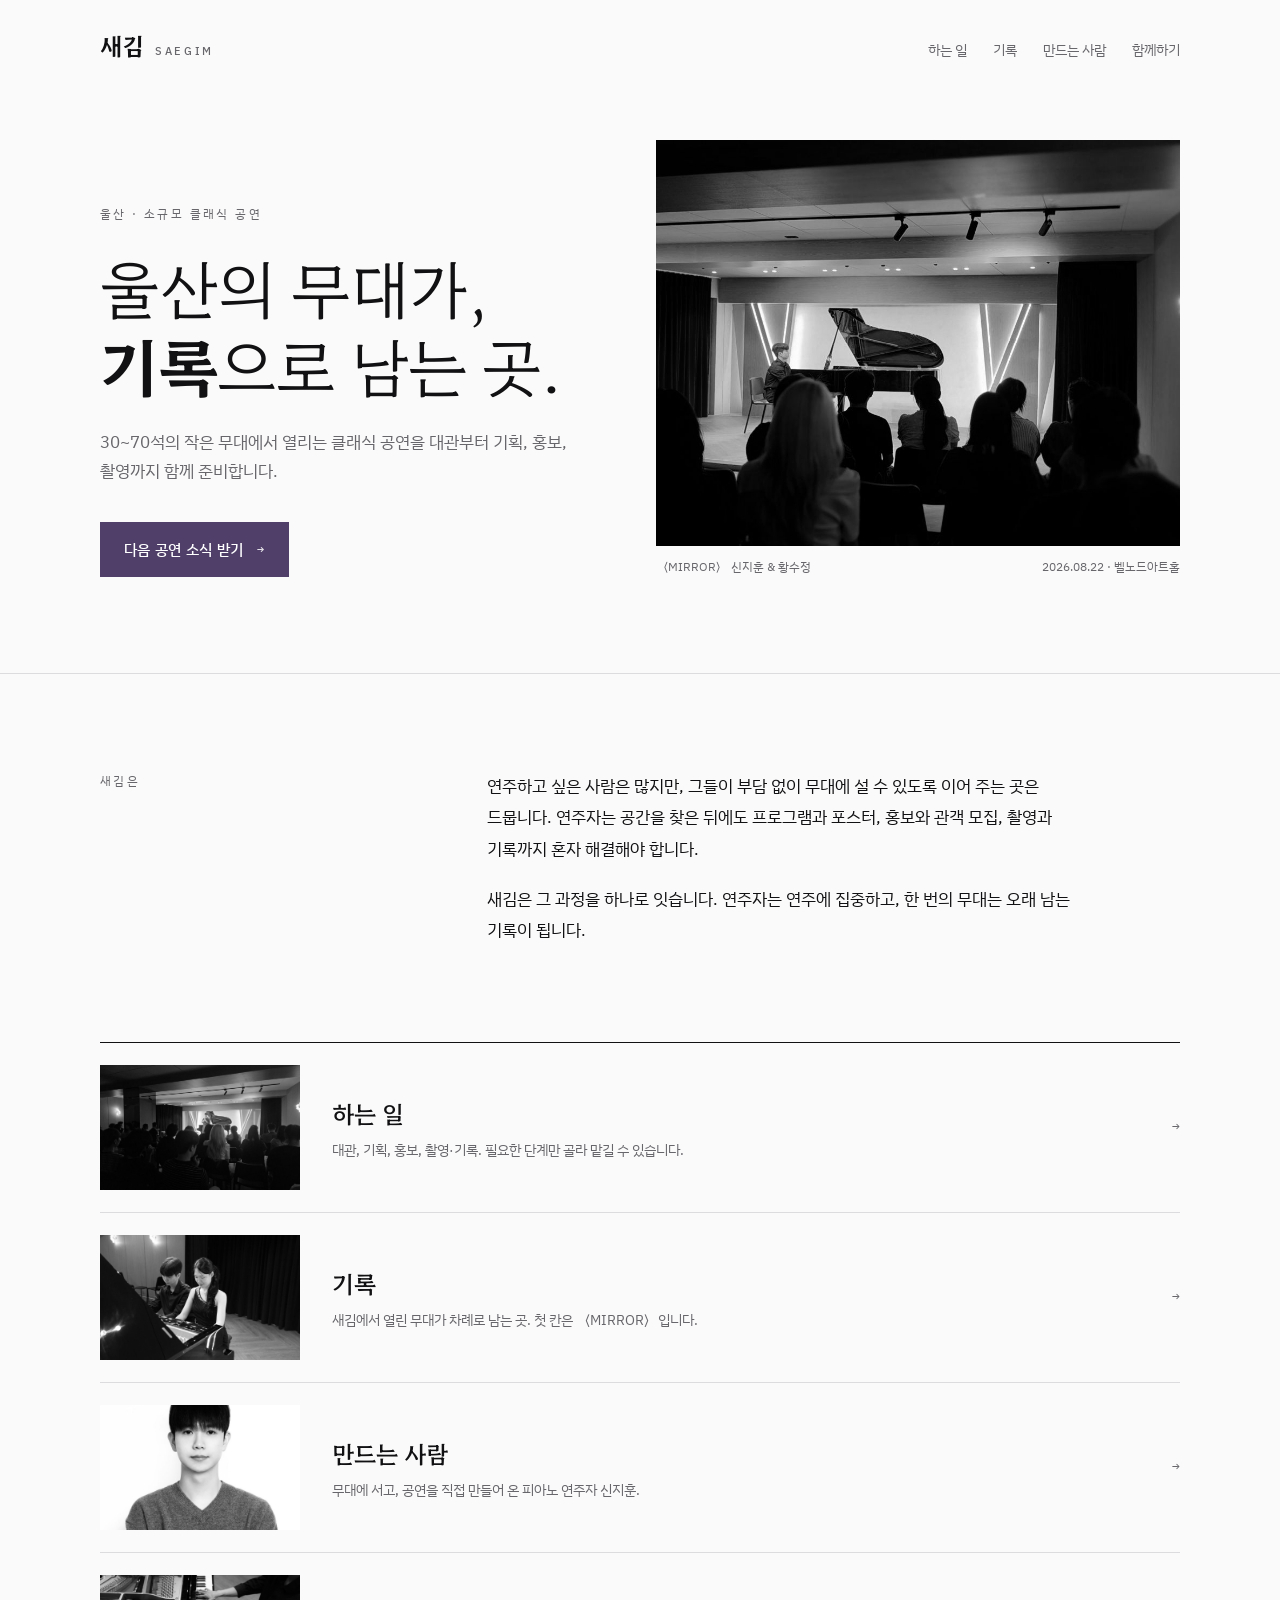
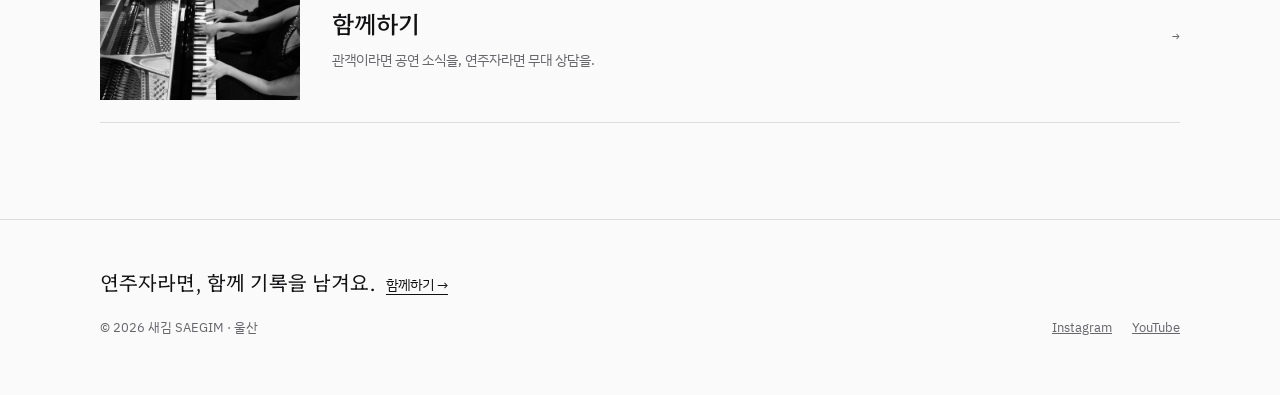
==== index.html @ 1ca5a5d0 "홈페이지를 여섯 페이지로 나누기 - 하는 일, 기록, 만드는 사람, 함께하기를 각각의 페이지로 분리 - 기록 No. 000 〈MIRROR〉 상세 페이지 추가 (소개, 프로그램, 기" ====
<!doctype html>
<html lang="ko">
<head>
<meta charset="utf-8">
<meta name="viewport" content="width=device-width, initial-scale=1, viewport-fit=cover">
<title>새김</title>
<meta name="description" content="울산의 무대가, 기록으로 남는 곳. 30~70석 소규모 클래식 공연을 대관부터 기획, 홍보, 촬영까지 함께 준비합니다.">
<meta property="og:type" content="website">
<meta property="og:site_name" content="새김 SAEGIM">
<meta property="og:title" content="새김">
<meta property="og:description" content="울산의 무대가, 기록으로 남는 곳. 30~70석 소규모 클래식 공연을 대관부터 기획, 홍보, 촬영까지 함께 준비합니다.">
<meta property="og:image" content="https://chromatic01.github.io/saegim/img/hero.jpg">
<meta property="og:url" content="https://chromatic01.github.io/saegim/">
<meta name="theme-color" content="#fafafa">
<link rel="icon" href="data:image/svg+xml,%3Csvg xmlns='http://www.w3.org/2000/svg' viewBox='0 0 64 64'%3E%3Crect width='64' height='64' fill='%23111113'/%3E%3Crect x='40' y='40' width='12' height='12' fill='%234f3f69'/%3E%3C/svg%3E">
<link rel="preconnect" href="https://fonts.googleapis.com">
<link rel="preconnect" href="https://fonts.gstatic.com" crossorigin>
<link rel="stylesheet" href="https://fonts.googleapis.com/css2?family=Hahmlet:wght@300;500;600&family=IBM+Plex+Mono:wght@400;500&family=IBM+Plex+Sans+KR:wght@400;500;600&display=swap">
<link rel="stylesheet" href="assets/style.css">
</head>
<body>
<header class="head">
  <div class="wrap">
    <a class="mark" href="index.html">새김 <small>SAEGIM</small></a>
    <nav class="nav" aria-label="메뉴"><a href="work.html">하는 일</a><a href="archive.html">기록</a><a href="about.html">만드는 사람</a><a href="join.html">함께하기</a></nav>
  </div>
</header>
<main>

<section class="hero">
  <div class="wrap">
    <div>
      <p class="eyebrow">울산 · 소규모 클래식 공연</p>
      <h1 class="h1">울산의 무대가,<br><b>기록</b>으로 남는 곳.</h1>
      <p class="lead">30~70석의 작은 무대에서 열리는 클래식 공연을 대관부터 기획, 홍보, 촬영까지 함께 준비합니다.</p>
      <a class="cta" href="join.html">다음 공연 소식 받기 <span>→</span></a>
    </div>
    <figure class="tint">
      <img class="mono" src="img/hero.jpg" alt="객석 뒤에서 바라본 무대, 그랜드 피아노 앞에서 연주하는 모습" width="1344" height="754">
      <figcaption class="cap"><span>〈MIRROR〉 신지훈 &amp; 황수정</span><span>2026.08.22 · 벨노드아트홀</span></figcaption>
    </figure>
  </div>
</section>

<section class="sec">
  <div class="wrap intro">
    <p class="side">새김은</p>
    <div class="prose">
      <p>연주하고 싶은 사람은 많지만, 그들이 부담 없이 무대에 설 수 있도록 이어 주는 곳은 드뭅니다. 연주자는 공간을 찾은 뒤에도 프로그램과 포스터, 홍보와 관객 모집, 촬영과 기록까지 혼자 해결해야 합니다.</p>
      <p>새김은 그 과정을 하나로 잇습니다. 연주자는 연주에 집중하고, 한 번의 무대는 오래 남는 기록이 됩니다.</p>
    </div>
  </div>
</section>

<section class="sec" style="padding-top:0;border-top:0">
  <div class="wrap">
    <nav class="doors" aria-label="둘러보기">
      <a class="door tint" href="work.html"><img class="mono" src="img/host.jpg" alt="" width="1000" height="750"><div><p class="door-t">하는 일</p><p class="door-d">대관, 기획, 홍보, 촬영·기록. 필요한 단계만 골라 맡길 수 있습니다.</p></div><span class="door-go">→</span></a>
      <a class="door tint" href="archive.html"><img class="mono" src="img/duo.jpg" alt="" width="1000" height="667"><div><p class="door-t">기록</p><p class="door-d">새김에서 열린 무대가 차례로 남는 곳. 첫 칸은 〈MIRROR〉입니다.</p></div><span class="door-go">→</span></a>
      <a class="door tint" href="about.html"><img class="mono" src="img/portrait.jpg" alt="" width="1000" height="1249" style="object-position:50% 25%"><div><p class="door-t">만드는 사람</p><p class="door-d">무대에 서고, 공연을 직접 만들어 온 피아노 연주자 신지훈.</p></div><span class="door-go">→</span></a>
      <a class="door tint" href="join.html"><img class="mono" src="img/hands.jpg" alt="" width="1000" height="667"><div><p class="door-t">함께하기</p><p class="door-d">관객이라면 공연 소식을, 연주자라면 무대 상담을.</p></div><span class="door-go">→</span></a>
    </nav>
  </div>
</section>

</main>
<footer class="foot" style="background:var(--bg)">
  <div class="wrap">
    <p class="invite">연주자라면, 함께 기록을 남겨요.<a href="join.html">함께하기 →</a></p>
    <div class="foot-row"><span>© 2026 새김 SAEGIM · 울산</span><nav aria-label="외부 링크"><a href="https://www.instagram.com/sjh_.archive/" target="_blank" rel="noopener">Instagram</a><a href="https://www.youtube.com/channel/UCacmF7i-XSiqGQyUx3JiGMw" target="_blank" rel="noopener">YouTube</a></nav></div>
  </div>
</footer>
<script src="assets/site.js"></script>
</body>
</html>
---- assets/style.css ----
/* 새김 · 시안 A "흑과 백"
   흰 종이 위 검은 글씨, 기록은 검은 무대. 사진은 흑백으로 두고 보는 순간 색이 돌아온다.
   보라는 행동(신청·문의)에만. 의도적 단일(밝은) 테마. */
:root{
  color-scheme:light;
  --bg:#fafafa; --ink:#111113; --muted:#66666b; --line:#dcdcde; --soft:#f1f1f2;
  --stage:#0f0f11; --stage-ink:#ededee; --stage-muted:#8e8e94; --stage-line:#2c2c30;
  --violet:#4f3f69; --violet-ink:#3d3052;
  --serif:"Hahmlet","Noto Serif KR","AppleMyungjo",serif;
  --sans:"IBM Plex Sans KR","Apple SD Gothic Neo","Malgun Gothic",system-ui,sans-serif;
  --mono:"IBM Plex Mono",ui-monospace,Menlo,monospace;
}
*{box-sizing:border-box}
[hidden]{display:none!important}
html{scroll-behavior:smooth;-webkit-text-size-adjust:100%}
@media (prefers-reduced-motion:reduce){html{scroll-behavior:auto}}
body{margin:0;word-break:keep-all;overflow-wrap:break-word;background:var(--bg);color:var(--ink);font-family:var(--sans);font-size:15.5px;line-height:1.75;
  padding-top:env(safe-area-inset-top,0px);padding-bottom:env(safe-area-inset-bottom,0px)}
h1,h2,h3{margin:0;text-wrap:balance;font-weight:inherit}
p,ul,ol,figure,dl,dd,blockquote{margin:0}
ul,ol{padding:0;list-style:none}
img{display:block;max-width:100%;height:auto}
a{color:inherit}
:focus-visible{outline:2px solid var(--violet);outline-offset:3px}
.wrap{max-width:1120px;margin:0 auto;padding-left:max(20px,env(safe-area-inset-left,0px));padding-right:max(20px,env(safe-area-inset-right,0px))}
.narrow{max-width:760px}

/* 흑백 → 색 */
.mono{filter:grayscale(1);transition:filter .7s ease}
@media (hover:hover){.tint:hover .mono{filter:none}}
@media (hover:none){.mono.seen{filter:none}}
@media (prefers-reduced-motion:reduce){.mono{transition:none}}

/* 머리말 */
.head .wrap{display:flex;justify-content:space-between;align-items:baseline;gap:12px 24px;flex-wrap:wrap;padding-block:24px}
.mark{font-family:var(--serif);font-size:24px;font-weight:600;letter-spacing:.02em;display:flex;align-items:baseline;gap:10px;text-decoration:none}
.mark small{font-family:var(--sans);font-size:11px;letter-spacing:.24em;color:var(--muted);font-weight:500}
.nav{display:flex;gap:26px;font-size:14px}
.nav a{text-decoration:none;color:var(--muted);padding-block:4px;border-bottom:1px solid transparent}
.nav a:hover{color:var(--ink)}
.nav a[aria-current="page"]{color:var(--ink);border-bottom-color:var(--ink)}

/* 공통 글꼴 */
.eyebrow,.side{font-size:12px;letter-spacing:.2em;color:var(--muted)}
.h1{font-family:var(--serif);font-weight:300;font-size:clamp(36px,5.6vw,64px);line-height:1.22;letter-spacing:-.02em}
.h1 b{font-weight:600}
.h2{font-family:var(--serif);font-weight:300;font-size:clamp(28px,3.6vw,40px);line-height:1.3;letter-spacing:-.015em}
.h3{font-family:var(--serif);font-size:22px;font-weight:500;line-height:1.4}
.lead{color:var(--muted);max-width:32em;font-size:16.5px}
.muted{color:var(--muted)}
.small{font-size:13px}
.prose{max-width:36em}
.prose p+p{margin-top:1.1em}

/* 버튼 */
.cta{display:inline-flex;align-items:center;gap:14px;background:var(--violet);color:#fff;text-decoration:none;padding:15px 24px;font-size:14.5px;font-weight:500;letter-spacing:.02em}
.cta:hover{background:var(--violet-ink)}
.cta span{font-family:var(--mono);font-size:12px;opacity:.85}
.link{display:inline-flex;gap:10px;align-items:center;font-size:14px;text-underline-offset:5px}

/* 첫 화면 (홈) */
.hero .wrap{display:grid;grid-template-columns:minmax(0,1fr) minmax(0,1.05fr);gap:56px;align-items:end;padding-block:48px 96px}
.hero .h1{margin-top:22px}
.hero .lead{margin-top:26px}
.hero .cta{margin-top:36px}
.hero figure img{aspect-ratio:4/3.1;object-fit:cover;width:100%}
.cap{display:flex;justify-content:space-between;gap:12px;flex-wrap:wrap;margin-top:10px;font-size:12px;color:var(--muted)}

/* 하위 페이지 머리 */
.page-head .wrap{padding-block:56px 72px;display:grid;gap:22px}
.page-head .lead{max-width:36em}

/* 섹션 */
.sec{padding-block:96px;border-top:1px solid var(--line)}
.sec-head{display:grid;grid-template-columns:minmax(0,1fr) minmax(0,2fr);gap:40px;align-items:start;margin-bottom:52px}
.sec-head .side{padding-top:12px}
.sec-head .lead{margin-top:16px}

/* 홈 · 새김은 */
.intro{display:grid;grid-template-columns:minmax(0,1fr) minmax(0,2fr);gap:40px}
.intro .prose{font-size:17px;line-height:1.85}

/* 홈 · 입구 목록 */
.doors{border-top:1px solid var(--ink)}
.door{display:grid;grid-template-columns:200px minmax(0,1fr) auto;gap:32px;align-items:center;padding:22px 0;border-bottom:1px solid var(--line);text-decoration:none}
.door img{aspect-ratio:16/10;object-fit:cover;width:100%}
.door-t{font-family:var(--serif);font-size:24px;font-weight:500}
.door-d{color:var(--muted);font-size:14px;margin-top:4px}
.door-go{font-family:var(--mono);font-size:13px;color:var(--muted);transition:transform .3s}
.door:hover .door-go{transform:translateX(6px);color:var(--ink)}
@media (prefers-reduced-motion:reduce){.door-go{transition:none}}

/* 하는 일 · 서비스 */
.services{display:grid;gap:88px}
.service{display:grid;grid-template-columns:minmax(0,1fr) minmax(0,1.2fr);gap:56px;align-items:start}
.service:nth-child(even) figure{order:2}
.service figure img{aspect-ratio:4/3.2;object-fit:cover;width:100%}
.svc-n{display:flex;gap:14px;align-items:baseline;font-size:12px;letter-spacing:.14em;color:var(--muted);padding-bottom:12px;border-bottom:1px solid var(--ink)}
.svc-n b{font-family:var(--mono);font-weight:500;color:var(--ink);letter-spacing:.06em}
.service .h3{margin-top:18px;font-size:28px;font-weight:300}
.service > div > p{margin-top:12px;color:var(--muted)}
.ticks{margin-top:22px}
.ticks li{padding:11px 0 11px 22px;border-bottom:1px solid var(--line);position:relative;font-size:14.5px}
.ticks li::before{content:"";position:absolute;left:0;top:21px;width:10px;height:1px;background:var(--ink)}
.future{margin-top:18px;font-size:13px;color:var(--muted);padding:12px 14px;background:var(--soft)}

/* 하는 일 · 진행 흐름 */
.flow{display:grid;grid-template-columns:repeat(6,minmax(0,1fr));border-top:1px solid var(--ink)}
.flow li{padding:18px 18px 0 0;display:grid;gap:6px;align-content:start}
.flow li+li{padding-left:18px;border-left:1px solid var(--line)}
.flow-n{font-family:var(--mono);font-size:12px;color:var(--muted)}
.flow-t{font-family:var(--serif);font-size:19px;font-weight:500}
.flow-d{font-size:13px;color:var(--muted);line-height:1.6}

/* 하는 일 · 대상 */
.for{display:grid;grid-template-columns:repeat(2,minmax(0,1fr));gap:0 48px;border-top:1px solid var(--ink)}
.for li{padding:18px 0;border-bottom:1px solid var(--line);font-size:16px;font-family:var(--serif)}
.for li span{display:block;font-family:var(--sans);font-size:13px;color:var(--muted);margin-top:2px}

/* 자주 묻는 질문 */
.faq{border-top:1px solid var(--ink)}
.faq details{border-bottom:1px solid var(--line)}
.faq summary{cursor:pointer;list-style:none;display:flex;justify-content:space-between;gap:16px;padding:20px 0;font-family:var(--serif);font-size:18px}
.faq summary::-webkit-details-marker{display:none}
.faq summary::after{content:"+";font-family:var(--mono);color:var(--muted)}
.faq details[open] summary::after{content:"−"}
.faq details p{padding:0 0 22px;color:var(--muted);max-width:40em}

/* 마무리 띠 */
.closing{background:var(--soft)}
.closing .wrap{display:flex;justify-content:space-between;align-items:center;gap:24px;flex-wrap:wrap;padding-block:56px}

/* 기록 (검은 무대) */
.stage{background:var(--stage);color:var(--stage-ink)}
.stage .side,.stage .muted,.stage .lead,.stage .eyebrow{color:var(--stage-muted)}
.stage .sec-head{margin-bottom:52px}
.stage-pad{padding-block:104px}
.slots{display:grid;grid-template-columns:1.6fr 1fr 1fr;gap:24px;align-items:start}
.slot{text-decoration:none;display:block}
.slot img,.empty{aspect-ratio:16/10.5;width:100%;object-fit:cover}
.empty{border:1px dashed var(--stage-line);display:grid;place-items:center;font-family:var(--mono);font-size:12px;letter-spacing:.14em;color:var(--stage-muted)}
.slot-meta{margin-top:14px;font-family:var(--mono);font-size:11.5px;color:var(--stage-muted);letter-spacing:.06em}
.slot-t{font-family:var(--serif);font-size:18px;margin-top:6px;line-height:1.45}
.slot-s{font-size:12.5px;color:var(--stage-muted);margin-top:4px}
.slot-go{display:inline-block;margin-top:12px;font-size:13px;color:var(--stage-ink);text-decoration:underline;text-underline-offset:5px}
.stage .page-head .wrap{padding-block:56px 64px}

/* 기록 상세 */
.rec-head .wrap{padding-block:48px 56px;display:grid;gap:18px}
.rec-meta{font-family:var(--mono);font-size:12px;letter-spacing:.06em;color:var(--stage-muted)}
.rec-tag{display:flex;justify-content:space-between;gap:16px;flex-wrap:wrap;font-size:13px;color:var(--stage-muted);border-top:1px solid var(--stage-line);padding-top:16px;margin-top:8px}
.rec-hero img{width:100%;aspect-ratio:16/8;object-fit:cover}
.back{font-size:13px;text-decoration:none;color:var(--stage-muted)}
.back:hover{color:var(--stage-ink)}
.two-col{display:grid;grid-template-columns:minmax(0,1fr) minmax(0,2fr);gap:40px;align-items:start}
.letter p{font-family:var(--serif);font-size:17px;line-height:2;font-weight:300}
.letter p+p{margin-top:1.4em}
.program{display:grid;grid-template-columns:repeat(2,minmax(0,1fr));gap:40px}
.program h3{font-size:12px;letter-spacing:.2em;color:var(--muted);padding-bottom:12px;border-bottom:1px solid var(--ink)}
.program li{padding:14px 0;border-bottom:1px solid var(--line)}
.program .composer{font-family:var(--serif);font-size:18px;font-weight:500}
.program .work{display:block;font-size:14px;color:var(--muted)}
.info{display:grid;grid-template-columns:120px minmax(0,1fr);border-top:1px solid var(--ink)}
.info dt,.info dd{padding:13px 0;border-bottom:1px solid var(--line);font-size:14.5px}
.info dt{font-size:12px;letter-spacing:.14em;color:var(--muted);padding-top:15px}
.notes{display:grid;gap:0;border-top:1px solid var(--ink)}
.notes li{display:grid;grid-template-columns:200px minmax(0,1fr);gap:32px;padding:22px 0;border-bottom:1px solid var(--line)}
.notes h3{font-family:var(--serif);font-size:19px;font-weight:500}
.notes p{color:var(--muted)}
.gallery{display:grid;grid-template-columns:repeat(3,minmax(0,1fr));gap:16px}
.gallery figure img{width:100%;aspect-ratio:4/5;object-fit:cover}
.gallery figure.wide{grid-column:span 2}
.gallery figure.wide img{aspect-ratio:auto;height:100%;max-height:100%}
.gallery figcaption{font-size:12px;color:var(--muted);margin-top:8px}
.video-box{border:1px dashed var(--line);padding:32px;display:flex;justify-content:space-between;align-items:center;gap:20px;flex-wrap:wrap}

/* 만드는 사람 */
.founder{display:grid;grid-template-columns:minmax(0,.8fr) minmax(0,1.6fr);gap:64px;align-items:start}
.founder > img{aspect-ratio:4/5;object-fit:cover;width:100%}
.name{font-family:var(--serif);font-size:clamp(32px,4vw,44px);font-weight:500;letter-spacing:-.01em}
.name small{font-family:var(--sans);font-size:14px;color:var(--muted);font-weight:400;margin-left:12px;letter-spacing:0}
.quote{font-family:var(--serif);font-weight:300;font-size:clamp(24px,3.2vw,34px);line-height:1.5;letter-spacing:-.01em;padding-left:24px;border-left:2px solid var(--violet);max-width:20em}
.quote cite{display:block;font-family:var(--sans);font-style:normal;font-size:13px;color:var(--muted);margin-top:14px;letter-spacing:.02em}
.strengths{display:grid;grid-template-columns:repeat(3,minmax(0,1fr));gap:32px;border-top:1px solid var(--ink)}
.strengths li{padding-top:20px}
.strengths p{color:var(--muted);font-size:14px;margin-top:8px}
.cv{display:grid;grid-template-columns:repeat(2,minmax(0,1fr));gap:40px}
.cv h3{font-size:12px;letter-spacing:.2em;color:var(--muted);padding-bottom:12px;border-bottom:1px solid var(--ink)}
.cv li{padding:13px 0;border-bottom:1px solid var(--line);font-size:14px;line-height:1.55}
.cv .d{display:block;font-family:var(--mono);font-size:11.5px;color:var(--muted);margin-bottom:2px}
.cv .s{display:block;font-size:12.5px;color:var(--muted)}
.cv .soon{color:var(--violet);margin-left:8px}
.links{display:flex;gap:28px;flex-wrap:wrap;margin-top:28px}

/* 함께하기 */
.paths{display:grid;grid-template-columns:repeat(2,minmax(0,1fr));gap:0;border-top:1px solid var(--ink)}
.path{padding:40px 40px 48px 0;display:grid;gap:16px;align-content:start;justify-items:start}
.path+.path{padding-left:40px;padding-right:0;border-left:1px solid var(--line)}
.path p{color:var(--muted)}
.path ul{width:100%;border-top:1px solid var(--line)}
.path li{padding:10px 0;border-bottom:1px solid var(--line);font-size:14px}
.path .note{font-size:12.5px}

/* 꼬리말 */
.foot{border-top:1px solid var(--line)}
.foot .wrap{display:grid;gap:18px;padding-block:44px 56px}
.invite{font-family:var(--serif);font-size:20px}
.invite a{font-family:var(--sans);font-size:14px;margin-left:10px;text-underline-offset:4px}
.foot-row{display:flex;justify-content:space-between;gap:16px;flex-wrap:wrap;font-size:12.5px;color:var(--muted)}
.foot-row nav{display:flex;gap:20px}

@media (max-width:960px){
  .flow{grid-template-columns:repeat(3,minmax(0,1fr));row-gap:28px}
  .flow li:nth-child(4){padding-left:0;border-left:0}
}
@media (max-width:900px){
  .door{grid-template-columns:140px minmax(0,1fr) auto;gap:20px}
  .strengths{grid-template-columns:minmax(0,1fr);gap:0}
  .strengths li{padding:18px 0;border-bottom:1px solid var(--line)}
}
@media (max-width:720px){
  .head .wrap{padding-block:18px 14px}
  .nav{gap:18px;font-size:13.5px;width:100%;overflow-x:auto}
  .hero .wrap,.sec-head,.intro,.service,.founder,.two-col,.paths,.program,.cv,.for{grid-template-columns:minmax(0,1fr)}
  .hero .wrap{gap:36px;padding-block:24px 72px}
  .page-head .wrap{padding-block:32px 48px}
  .sec,.stage-pad{padding-block:72px}
  .sec-head,.intro,.two-col{gap:12px}
  .sec-head{margin-bottom:36px}
  .service{gap:24px}
  .service:nth-child(even) figure{order:0}
  .services{gap:64px}
  .flow{grid-template-columns:minmax(0,1fr)}
  .flow li,.flow li+li{padding:16px 0;border-left:0;border-bottom:1px solid var(--line)}
  .door{grid-template-columns:96px minmax(0,1fr);gap:16px}
  .door-go{display:none}
  .door-t{font-size:20px}
  .slots{grid-template-columns:minmax(0,1fr)}
  .founder{gap:32px}
  .founder > img{max-width:280px}
  .notes li{grid-template-columns:minmax(0,1fr);gap:6px}
  .gallery{grid-template-columns:repeat(2,minmax(0,1fr))}
  .gallery figure.wide{grid-column:span 2}
  .path,.path+.path{padding:32px 0;border-left:0}
  .path+.path{border-top:1px solid var(--line)}
  .info{grid-template-columns:96px minmax(0,1fr)}
  .invite a{display:inline-block;margin:6px 0 0}
}

/* 어두운 머리말 (기록 페이지) */
.head.stage .nav a{color:var(--stage-muted)}
.head.stage .nav a:hover,.head.stage .nav a[aria-current="page"]{color:var(--stage-ink);border-bottom-color:var(--stage-ink)}
.head.stage .mark small{color:var(--stage-muted)}
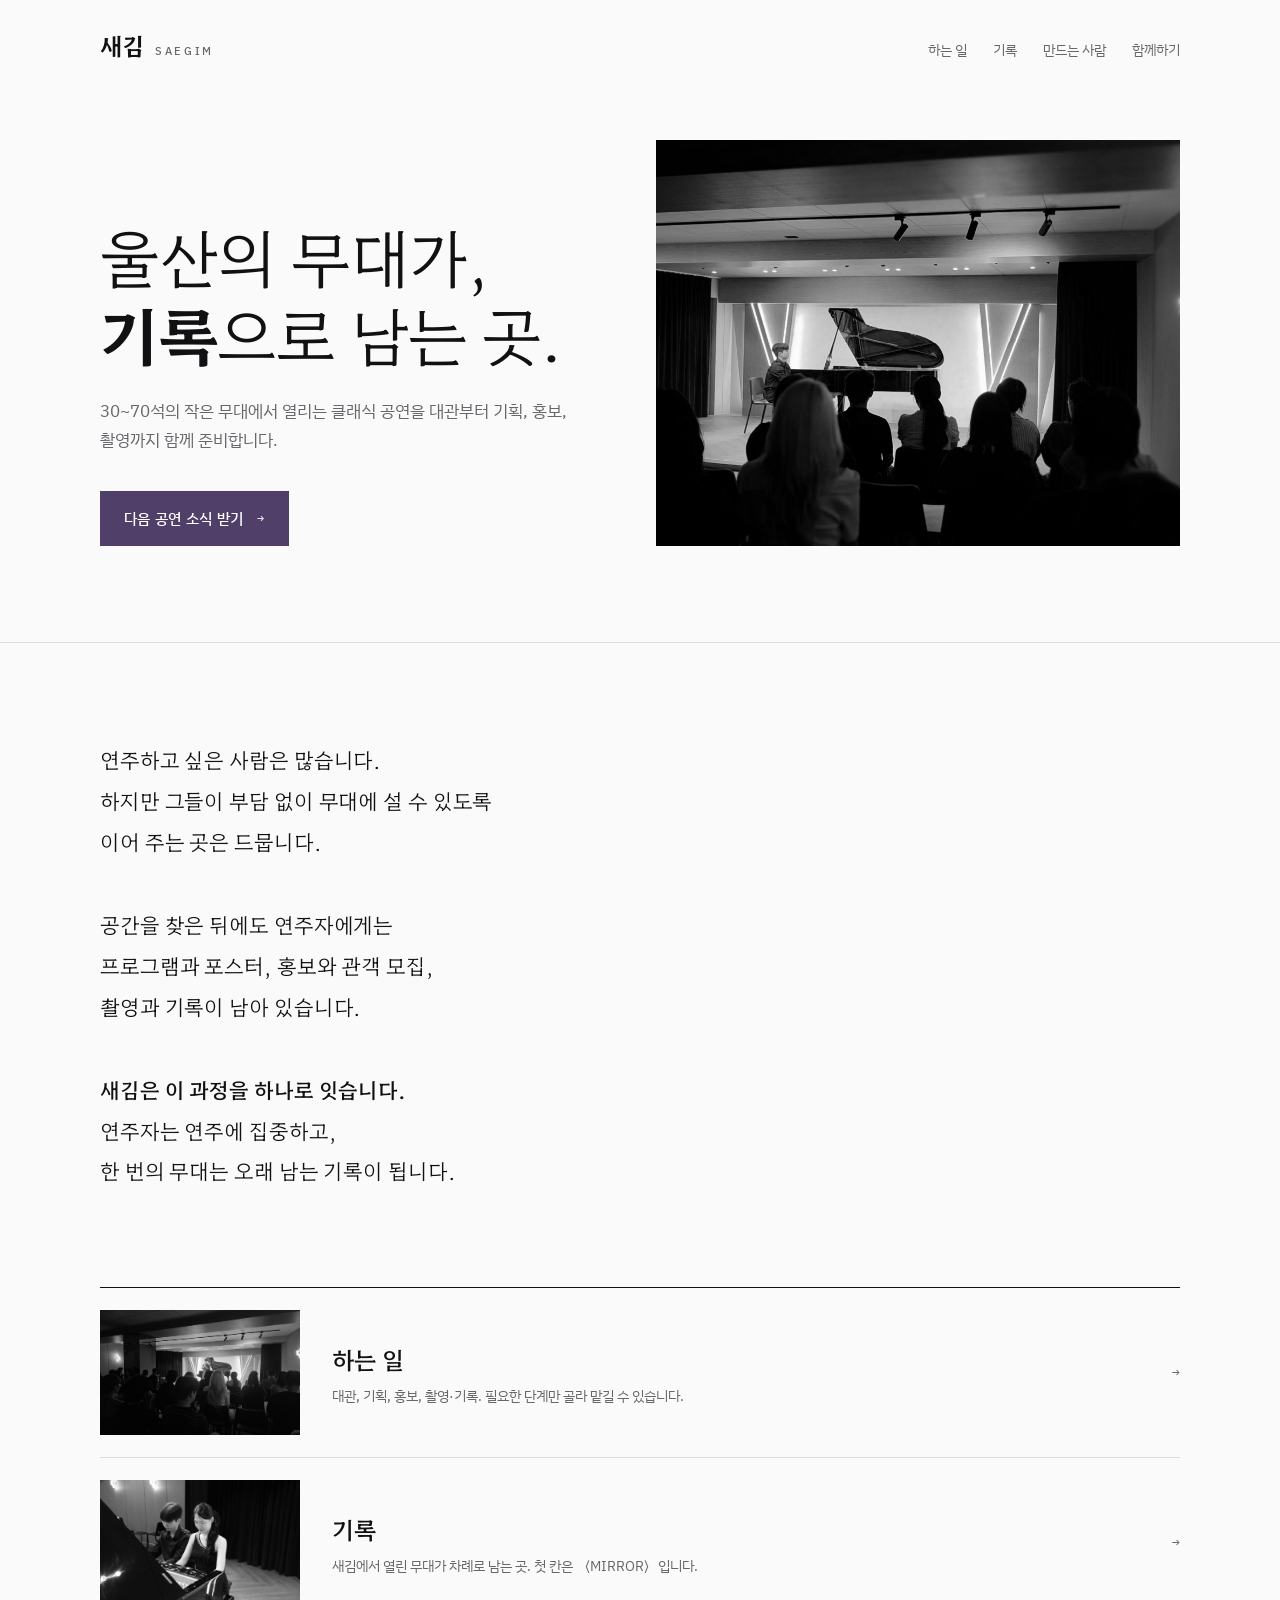
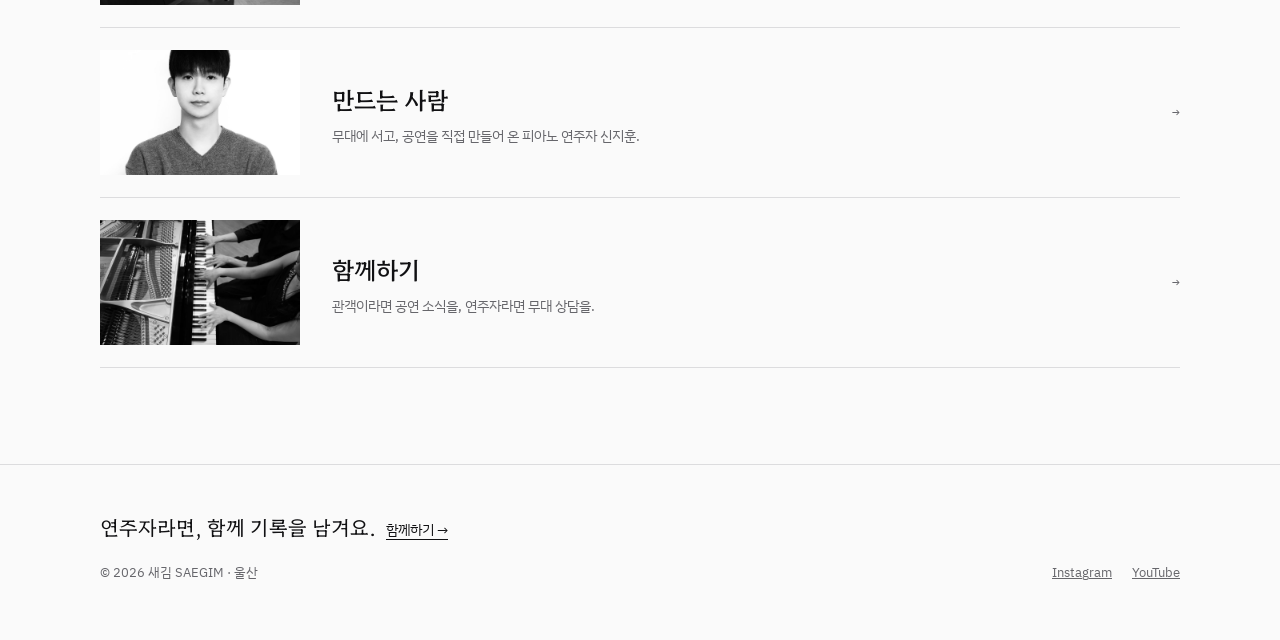
==== commit 13641268: "문구와 정렬 다듬기 - 홈 첫 화면의 작은 안내 글자와 사진 아래 공연 정보 제거 - 홈 소개글을 세 문단으로 나누고 줄바꿈 정리 - 하는 일의 MIRROR 14주 문구 제거 - " ====
--- a/index.html
+++ b/index.html
@@ -30,24 +30,22 @@
 <section class="hero">
   <div class="wrap">
     <div>
-      <p class="eyebrow">울산 · 소규모 클래식 공연</p>
       <h1 class="h1">울산의 무대가,<br><b>기록</b>으로 남는 곳.</h1>
       <p class="lead">30~70석의 작은 무대에서 열리는 클래식 공연을 대관부터 기획, 홍보, 촬영까지 함께 준비합니다.</p>
       <a class="cta" href="join.html">다음 공연 소식 받기 <span>→</span></a>
     </div>
     <figure class="tint">
       <img class="mono" src="img/hero.jpg" alt="객석 뒤에서 바라본 무대, 그랜드 피아노 앞에서 연주하는 모습" width="1344" height="754">
-      <figcaption class="cap"><span>〈MIRROR〉 신지훈 &amp; 황수정</span><span>2026.08.22 · 벨노드아트홀</span></figcaption>
     </figure>
   </div>
 </section>
 
 <section class="sec">
-  <div class="wrap intro">
-    <p class="side">새김은</p>
-    <div class="prose">
-      <p>연주하고 싶은 사람은 많지만, 그들이 부담 없이 무대에 설 수 있도록 이어 주는 곳은 드뭅니다. 연주자는 공간을 찾은 뒤에도 프로그램과 포스터, 홍보와 관객 모집, 촬영과 기록까지 혼자 해결해야 합니다.</p>
-      <p>새김은 그 과정을 하나로 잇습니다. 연주자는 연주에 집중하고, 한 번의 무대는 오래 남는 기록이 됩니다.</p>
+  <div class="wrap">
+    <div class="statement">
+      <p>연주하고 싶은 사람은 많습니다.<br class="br">하지만 그들이 부담 없이 무대에 설 수 있도록<br class="br">이어 주는 곳은 드뭅니다.</p>
+      <p>공간을 찾은 뒤에도 연주자에게는<br class="br">프로그램과 포스터, 홍보와 관객 모집,<br class="br">촬영과 기록이 남아 있습니다.</p>
+      <p><b>새김은 이 과정을 하나로 잇습니다.</b><br class="br">연주자는 연주에 집중하고,<br class="br">한 번의 무대는 오래 남는 기록이 됩니다.</p>
     </div>
   </div>
 </section>
--- a/assets/style.css
+++ b/assets/style.css
@@ -251,3 +251,8 @@
 .head.stage .nav a{color:var(--stage-muted)}
 .head.stage .nav a:hover,.head.stage .nav a[aria-current="page"]{color:var(--stage-ink);border-bottom-color:var(--stage-ink)}
 .head.stage .mark small{color:var(--stage-muted)}
+
+/* 홈 · 새김은 (문단 정렬) */
+.statement{display:grid;gap:2em;max-width:34em;font-family:var(--serif);font-weight:300;font-size:clamp(18px,2vw,21px);line-height:1.95;letter-spacing:-.005em}
+.statement b{font-weight:500}
+@media (max-width:720px){.statement .br{display:none}.statement{gap:1.5em}}
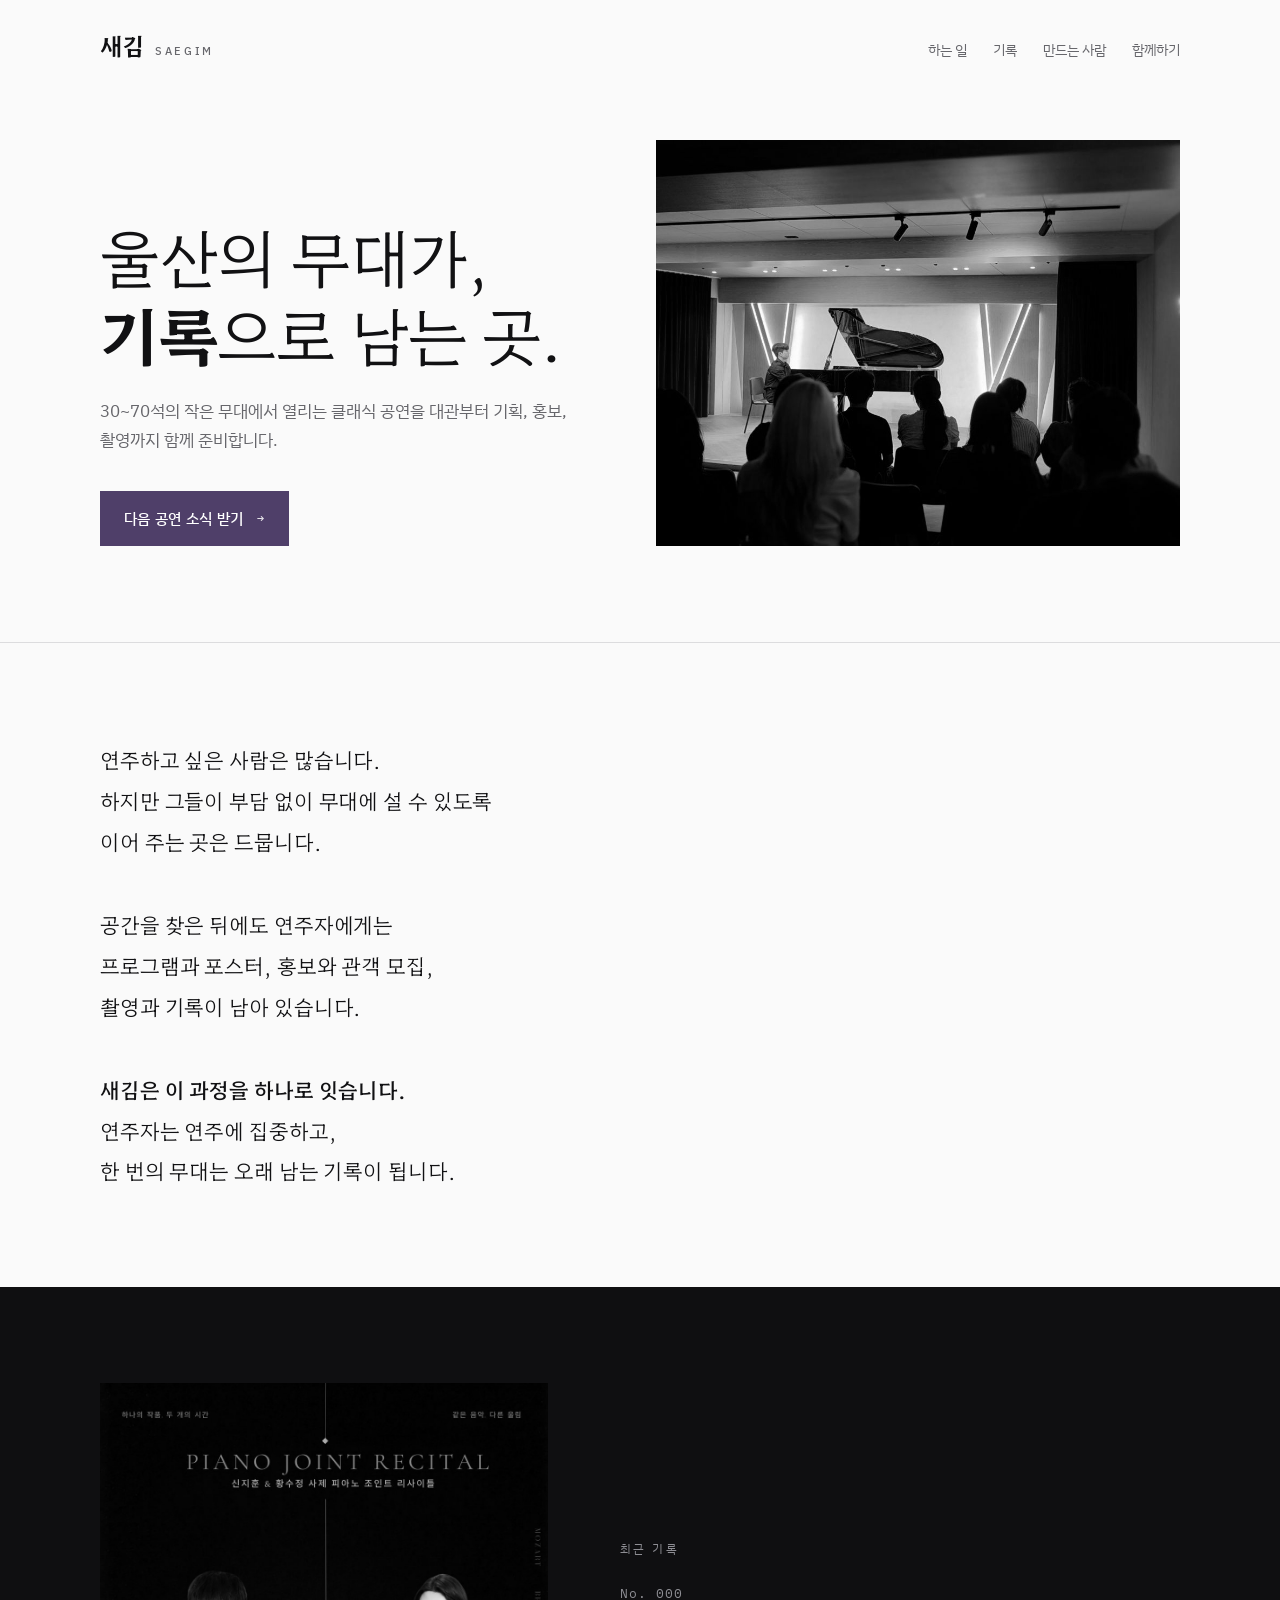
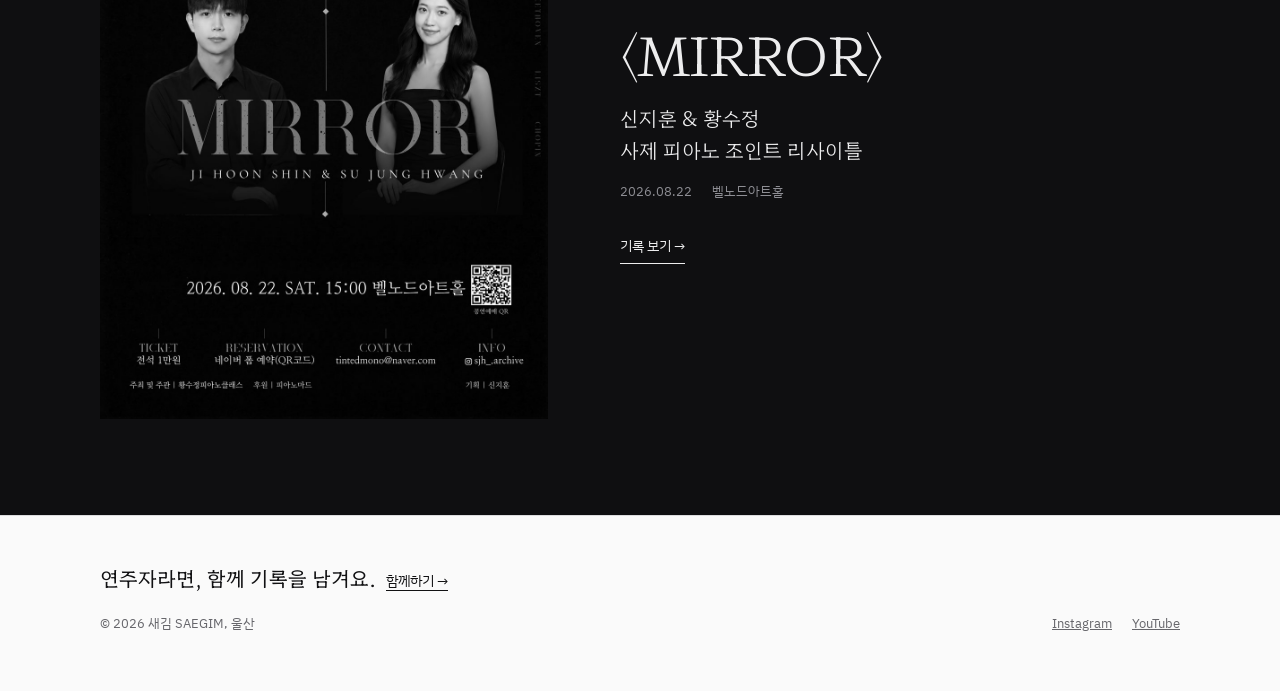
==== commit 256a33f1: "가운뎃점 걷어내기, 홈에 최근 기록 추가 - 사이트 전체의 가운뎃점(·)을 간격, 쉼표, '과·및'으로 바꿈 - 홈 아래 메뉴 목록을 최근 기록(No. 000 MIRROR, 메인 " ====
--- a/index.html
+++ b/index.html
@@ -43,21 +43,26 @@
 <section class="sec">
   <div class="wrap">
     <div class="statement">
-      <p>연주하고 싶은 사람은 많습니다.<br class="br">하지만 그들이 부담 없이 무대에 설 수 있도록<br class="br">이어 주는 곳은 드뭅니다.</p>
-      <p>공간을 찾은 뒤에도 연주자에게는<br class="br">프로그램과 포스터, 홍보와 관객 모집,<br class="br">촬영과 기록이 남아 있습니다.</p>
-      <p><b>새김은 이 과정을 하나로 잇습니다.</b><br class="br">연주자는 연주에 집중하고,<br class="br">한 번의 무대는 오래 남는 기록이 됩니다.</p>
+      <p>연주하고 싶은 사람은 많습니다. <br class="br">하지만 그들이 부담 없이 무대에 설 수 있도록 <br class="br">이어 주는 곳은 드뭅니다.</p>
+      <p>공간을 찾은 뒤에도 연주자에게는 <br class="br">프로그램과 포스터, 홍보와 관객 모집, <br class="br">촬영과 기록이 남아 있습니다.</p>
+      <p><b>새김은 이 과정을 하나로 잇습니다.</b> <br class="br">연주자는 연주에 집중하고, <br class="br">한 번의 무대는 오래 남는 기록이 됩니다.</p>
     </div>
   </div>
 </section>
 
-<section class="sec" style="padding-top:0;border-top:0">
+<section class="feature stage">
   <div class="wrap">
-    <nav class="doors" aria-label="둘러보기">
-      <a class="door tint" href="work.html"><img class="mono" src="img/host.jpg" alt="" width="1000" height="750"><div><p class="door-t">하는 일</p><p class="door-d">대관, 기획, 홍보, 촬영·기록. 필요한 단계만 골라 맡길 수 있습니다.</p></div><span class="door-go">→</span></a>
-      <a class="door tint" href="archive.html"><img class="mono" src="img/duo.jpg" alt="" width="1000" height="667"><div><p class="door-t">기록</p><p class="door-d">새김에서 열린 무대가 차례로 남는 곳. 첫 칸은 〈MIRROR〉입니다.</p></div><span class="door-go">→</span></a>
-      <a class="door tint" href="about.html"><img class="mono" src="img/portrait.jpg" alt="" width="1000" height="1249" style="object-position:50% 25%"><div><p class="door-t">만드는 사람</p><p class="door-d">무대에 서고, 공연을 직접 만들어 온 피아노 연주자 신지훈.</p></div><span class="door-go">→</span></a>
-      <a class="door tint" href="join.html"><img class="mono" src="img/hands.jpg" alt="" width="1000" height="667"><div><p class="door-t">함께하기</p><p class="door-d">관객이라면 공연 소식을, 연주자라면 무대 상담을.</p></div><span class="door-go">→</span></a>
-    </nav>
+    <a class="feature-card tint" href="mirror.html">
+      <figure><img class="mono" src="img/poster.jpg" alt="MIRROR 공연 포스터, 검은 바탕 위 두 연주자의 흑백 사진" width="1000" height="1418"></figure>
+      <div class="feature-text">
+        <p class="eyebrow">최근 기록</p>
+        <p class="feature-no">No. 000</p>
+        <h2 class="h2">〈MIRROR〉</h2>
+        <p class="feature-sub">신지훈 &amp; 황수정<br>사제 피아노 조인트 리사이틀</p>
+        <p class="feature-meta"><span>2026.08.22</span><span>벨노드아트홀</span></p>
+        <span class="feature-go">기록 보기 →</span>
+      </div>
+    </a>
   </div>
 </section>
 
@@ -65,7 +70,7 @@
 <footer class="foot" style="background:var(--bg)">
   <div class="wrap">
     <p class="invite">연주자라면, 함께 기록을 남겨요.<a href="join.html">함께하기 →</a></p>
-    <div class="foot-row"><span>© 2026 새김 SAEGIM · 울산</span><nav aria-label="외부 링크"><a href="https://www.instagram.com/sjh_.archive/" target="_blank" rel="noopener">Instagram</a><a href="https://www.youtube.com/channel/UCacmF7i-XSiqGQyUx3JiGMw" target="_blank" rel="noopener">YouTube</a></nav></div>
+    <div class="foot-row"><span>© 2026 새김 SAEGIM, 울산</span><nav aria-label="외부 링크"><a href="https://www.instagram.com/sjh_.archive/" target="_blank" rel="noopener">Instagram</a><a href="https://www.youtube.com/channel/UCacmF7i-XSiqGQyUx3JiGMw" target="_blank" rel="noopener">YouTube</a></nav></div>
   </div>
 </footer>
 <script src="assets/site.js"></script>
--- a/assets/style.css
+++ b/assets/style.css
@@ -256,3 +256,24 @@
 .statement{display:grid;gap:2em;max-width:34em;font-family:var(--serif);font-weight:300;font-size:clamp(18px,2vw,21px);line-height:1.95;letter-spacing:-.005em}
 .statement b{font-weight:500}
 @media (max-width:720px){.statement .br{display:none}.statement{gap:1.5em}}
+
+/* 가운뎃점 대신 간격으로 나누는 정보 줄 */
+.rec-meta,.slot-meta,.feature-meta{display:flex;flex-wrap:wrap;gap:4px 20px}
+
+/* 홈 · 최근 기록 */
+.feature{padding-block:96px}
+.feature-card{display:grid;grid-template-columns:minmax(0,.8fr) minmax(0,1fr);gap:72px;align-items:center;text-decoration:none;color:inherit}
+.feature-card figure img{width:100%;aspect-ratio:1000/1418;object-fit:cover}
+.feature-text{display:grid;gap:14px;justify-items:start}
+.feature-text .eyebrow{color:var(--stage-muted)}
+.feature-no{font-family:var(--mono);font-size:13px;letter-spacing:.08em;color:var(--stage-muted);margin-top:10px}
+.feature-text .h2{font-size:clamp(34px,4.6vw,52px)}
+.feature-sub{font-family:var(--serif);font-weight:300;font-size:20px;line-height:1.6}
+.feature-meta{font-size:13px;color:var(--stage-muted)}
+.feature-go{margin-top:18px;font-size:14px;padding-bottom:4px;border-bottom:1px solid var(--stage-ink)}
+.feature-card:hover .feature-go{border-bottom-color:var(--violet)}
+@media (max-width:720px){
+  .feature{padding-block:64px}
+  .feature-card{grid-template-columns:minmax(0,1fr);gap:32px}
+  .feature-card figure{max-width:340px}
+}
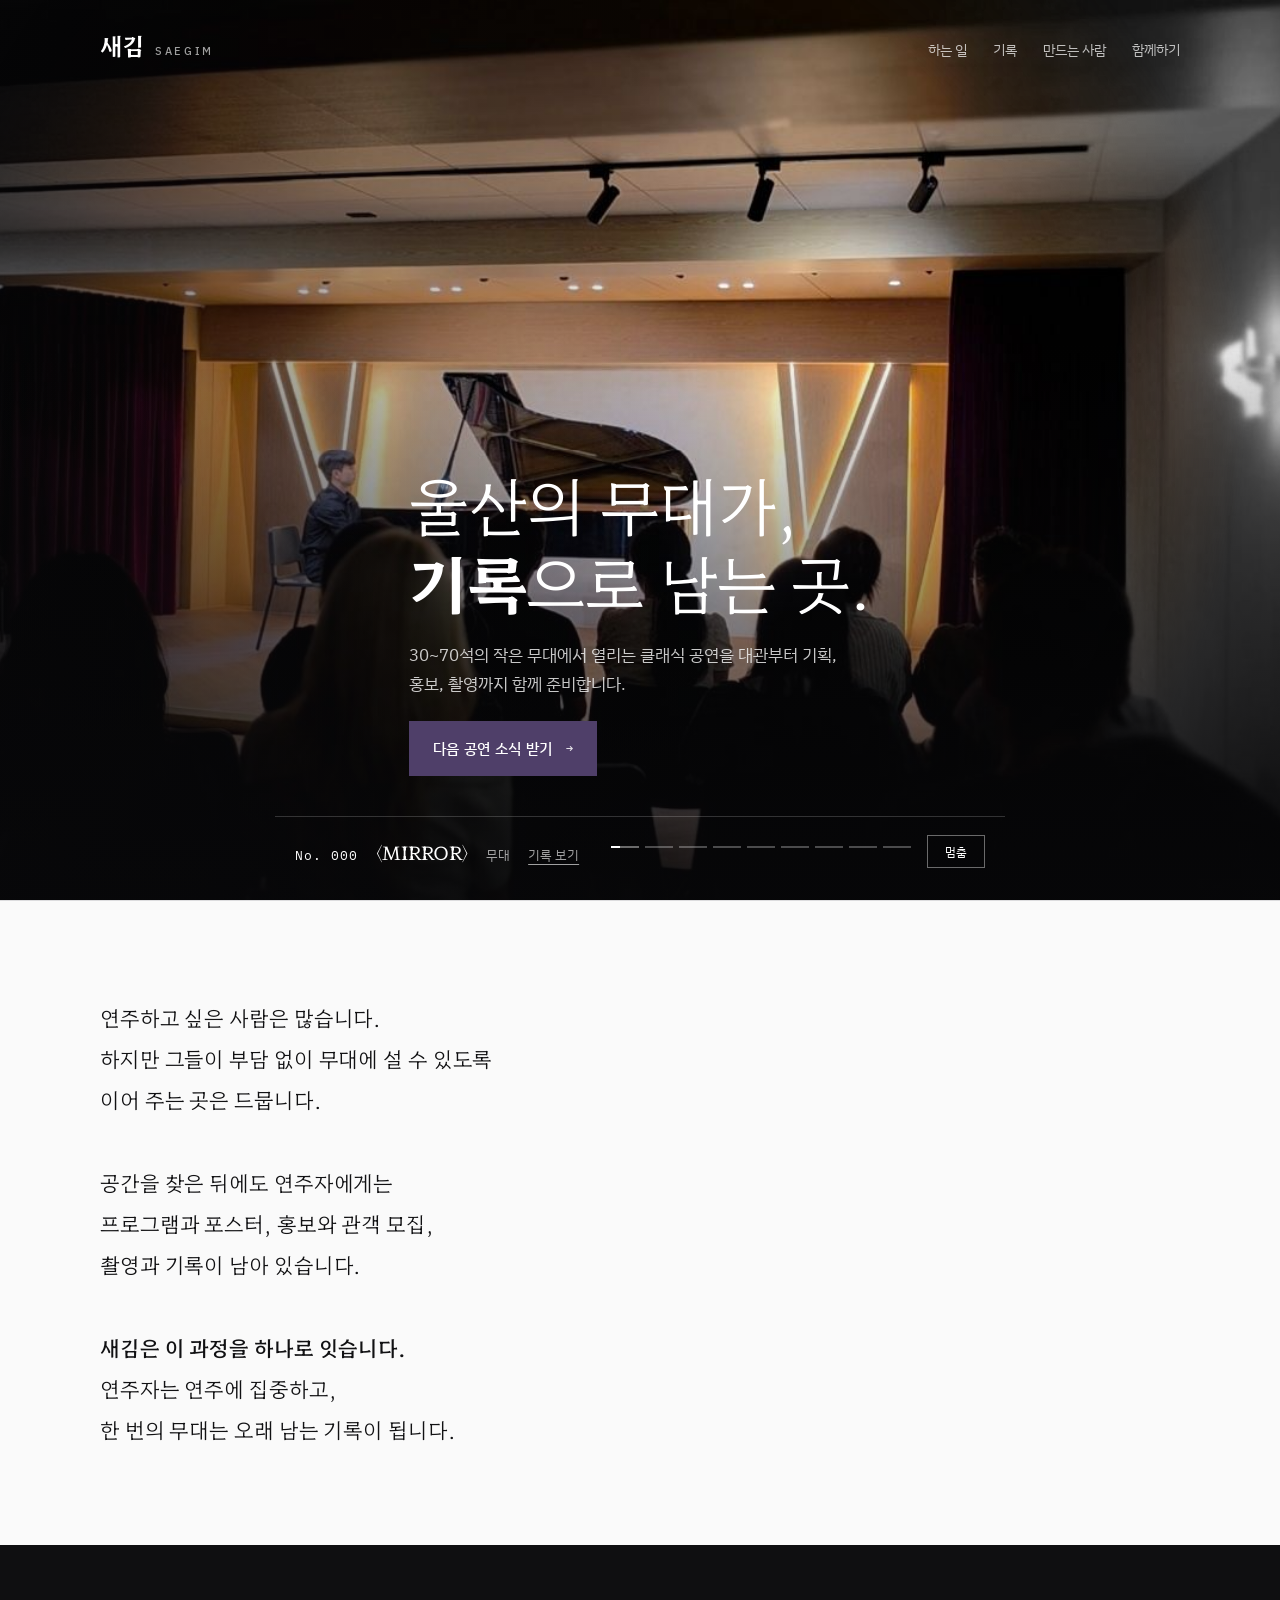
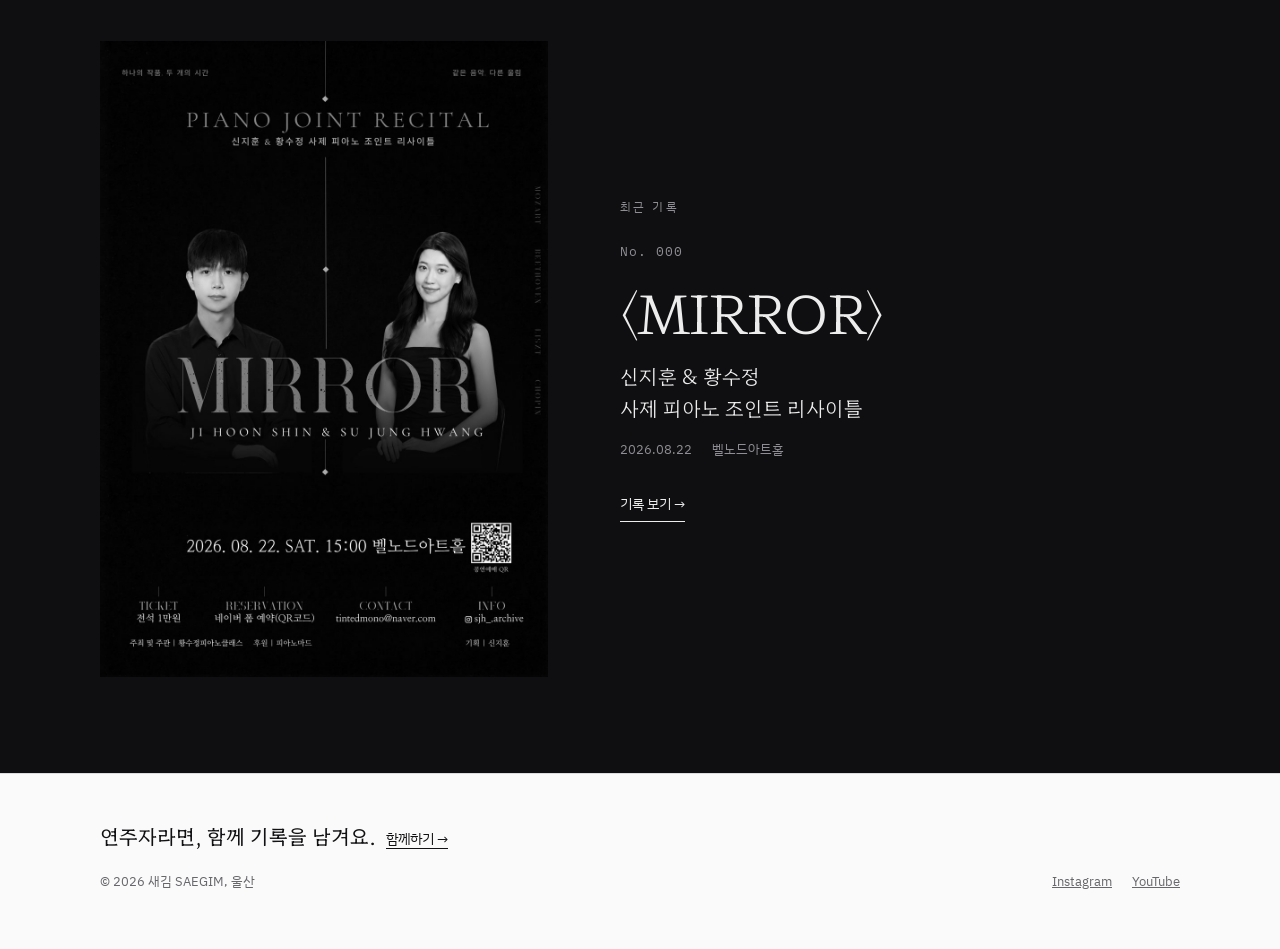
==== commit 7f2d5688: "홈 첫 화면을 색이 차오르는 무대로 바꾸기 - 화면 가득 흑백 장면이 뜨고, 색이 번지듯 차오르면 다음 장면으로 넘어감 - 아래 줄에 기록 번호, 공연 이름, 장면 이름을 함께 표" ====
--- a/index.html
+++ b/index.html
@@ -19,7 +19,7 @@
 <link rel="stylesheet" href="assets/style.css">
 </head>
 <body>
-<header class="head">
+<header class="head over">
   <div class="wrap">
     <a class="mark" href="index.html">새김 <small>SAEGIM</small></a>
     <nav class="nav" aria-label="메뉴"><a href="work.html">하는 일</a><a href="archive.html">기록</a><a href="about.html">만드는 사람</a><a href="join.html">함께하기</a></nav>
@@ -27,16 +27,27 @@
 </header>
 <main>
 
-<section class="hero">
-  <div class="wrap">
-    <div>
-      <h1 class="h1">울산의 무대가,<br><b>기록</b>으로 남는 곳.</h1>
-      <p class="lead">30~70석의 작은 무대에서 열리는 클래식 공연을 대관부터 기획, 홍보, 촬영까지 함께 준비합니다.</p>
-      <a class="cta" href="join.html">다음 공연 소식 받기 <span>→</span></a>
-    </div>
-    <figure class="tint">
-      <img class="mono" src="img/hero.jpg" alt="객석 뒤에서 바라본 무대, 그랜드 피아노 앞에서 연주하는 모습" width="1344" height="754">
-    </figure>
+<section class="stage-hero" aria-label="새김 첫 화면">
+  <div class="slides">
+      <figure class="slide" data-no="000" data-title="〈MIRROR〉" data-href="mirror.html" data-scene="무대" data-x="45%" data-y="45%"><img class="bw" src="img/stage/01-stage.jpg" alt="객석 뒤에서 바라본 무대와 그랜드 피아노" width="1344" height="754"><img class="col" src="img/stage/01-stage.jpg" alt="" width="1344" height="754"></figure>
+      <figure class="slide" data-no="000" data-title="〈MIRROR〉" data-href="mirror.html" data-scene="리허설" data-x="38%" data-y="60%"><img class="bw" src="img/stage/02-hall.jpg" alt="빈 공연장, 그랜드 피아노 앞에 앉은 연주자" width="2000" height="1333" loading="lazy"><img class="col" src="img/stage/02-hall.jpg" alt="" width="2000" height="1333" loading="lazy"></figure>
+      <figure class="slide" data-no="000" data-title="〈MIRROR〉" data-href="mirror.html" data-scene="두 사람" data-x="48%" data-y="40%"><img class="bw" src="img/stage/03-duo.jpg" alt="두 연주자가 한 피아노 앞에 나란히 앉아 연주하는 모습" width="2000" height="1333" loading="lazy"><img class="col" src="img/stage/03-duo.jpg" alt="" width="2000" height="1333" loading="lazy"></figure>
+      <figure class="slide" data-no="000" data-title="〈MIRROR〉" data-href="mirror.html" data-scene="네 손" data-x="55%" data-y="45%"><img class="bw" src="img/stage/04-hands.jpg" alt="위에서 내려다본 네 손의 피아노 연주" width="2000" height="1333" loading="lazy"><img class="col" src="img/stage/04-hands.jpg" alt="" width="2000" height="1333" loading="lazy"></figure>
+      <figure class="slide" data-no="000" data-title="〈MIRROR〉" data-href="mirror.html" data-scene="진행" data-x="52%" data-y="45%"><img class="bw" src="img/stage/05-host.jpg" alt="마이크를 들고 관객 앞에서 공연을 진행하는 모습" width="2000" height="1500" loading="lazy"><img class="col" src="img/stage/05-host.jpg" alt="" width="2000" height="1500" loading="lazy"></figure>
+      <figure class="slide" data-no="000" data-title="〈MIRROR〉" data-href="mirror.html" data-scene="그날의 사람들" data-x="50%" data-y="60%"><img class="bw" src="img/stage/06-audience.jpg" alt="공연이 끝난 뒤 무대 위에 모인 연주자와 관객" width="2000" height="1333" loading="lazy"><img class="col" src="img/stage/06-audience.jpg" alt="" width="2000" height="1333" loading="lazy"></figure>
+      <figure class="slide print" data-no="000" data-title="〈MIRROR〉" data-href="mirror.html" data-scene="포스터" data-x="78%" data-y="50%"><img class="bw" src="img/stage/07-poster.jpg" alt="MIRROR 공연 포스터" width="1200" height="1701" loading="lazy"><img class="col" src="img/stage/07-poster.jpg" alt="" width="1200" height="1701" loading="lazy"></figure>
+      <figure class="slide print" data-no="000" data-title="〈MIRROR〉" data-href="mirror.html" data-scene="프로그램" data-x="78%" data-y="40%"><img class="bw" src="img/stage/08-program.jpg" alt="MIRROR 공연 프로그램" width="1065" height="1344" loading="lazy"><img class="col" src="img/stage/08-program.jpg" alt="" width="1065" height="1344" loading="lazy"></figure>
+      <figure class="slide" data-no="000" data-title="〈MIRROR〉" data-href="mirror.html" data-scene="팸플릿" data-x="50%" data-y="55%"><img class="bw" src="img/stage/09-pamphlet.jpg" alt="꽃병 옆에 세워진 MIRROR 팸플릿" width="1200" height="1600" loading="lazy"><img class="col" src="img/stage/09-pamphlet.jpg" alt="" width="1200" height="1600" loading="lazy"></figure>
+  </div>
+  <div class="shade"></div>
+  <div class="wrap hero-copy">
+    <h1 class="h1">울산의 무대가,<br><b>기록</b>으로 남는 곳.</h1>
+    <p class="lead">30~70석의 작은 무대에서 열리는 클래식 공연을 대관부터 기획, 홍보, 촬영까지 함께 준비합니다.</p>
+    <a class="cta" href="join.html">다음 공연 소식 받기 <span>→</span></a>
+  </div>
+  <div class="wrap hero-bar">
+    <a class="hero-rec" href="mirror.html"><span class="no">No. 000</span><span class="t">〈MIRROR〉</span><span class="scene" aria-live="polite">무대</span><span class="go">기록 보기</span></a>
+    <div class="hero-ctrl"><ol class="ticks-row" aria-label="장면 선택"></ol><button class="pause" type="button" aria-pressed="false">멈춤</button></div>
   </div>
 </section>
 
@@ -74,5 +85,6 @@
   </div>
 </footer>
 <script src="assets/site.js"></script>
+<script src="assets/stage.js"></script>
 </body>
 </html>
--- a/assets/style.css
+++ b/assets/style.css
@@ -277,3 +277,47 @@
   .feature-card{grid-template-columns:minmax(0,1fr);gap:32px}
   .feature-card figure{max-width:340px}
 }
+
+/* ───────── 홈 첫 화면: 색이 차오르는 무대 + 기록 번호 ───────── */
+.head.over{position:absolute;left:0;right:0;top:env(safe-area-inset-top,0px);z-index:6;color:#fff}
+.head.over .mark small{color:rgba(255,255,255,.62)}
+.head.over .nav a{color:rgba(255,255,255,.72)}
+.head.over .nav a:hover{color:#fff}
+
+.stage-hero{position:relative;height:100vh;height:100svh;min-height:560px;max-height:1100px;background:var(--stage);color:#fff;overflow:hidden;display:flex;flex-direction:column;justify-content:flex-end}
+.slides{position:absolute;inset:0}
+.slide{position:absolute;inset:0;margin:0;opacity:0;transition:opacity 1.4s ease}
+.slide.on{opacity:1}
+.slide img{position:absolute;inset:0;width:100%;height:100%;object-fit:cover;max-width:none}
+.slide .bw{filter:grayscale(1) brightness(.92)}
+.slide .col{--r:0%;-webkit-mask-image:radial-gradient(circle at var(--x,50%) var(--y,50%),#000 var(--r),transparent calc(var(--r) + 22%));mask-image:radial-gradient(circle at var(--x,50%) var(--y,50%),#000 var(--r),transparent calc(var(--r) + 22%))}
+.nomask .slide .col{-webkit-mask-image:none;mask-image:none;opacity:var(--o,0)}
+.slide.print img{object-fit:contain;object-position:100% 45%;padding:104px max(20px,calc((100vw - 1120px) / 2 + 20px)) 150px 50vw}
+.shade{position:absolute;inset:0;background:linear-gradient(to top,rgba(8,8,10,.82) 0%,rgba(8,8,10,.35) 38%,rgba(8,8,10,0) 62%),linear-gradient(to right,rgba(8,8,10,.55),rgba(8,8,10,0) 55%);pointer-events:none}
+.hero-copy{position:relative;z-index:2;display:grid;gap:22px;justify-items:start;padding-bottom:40px}
+.hero-copy .h1{color:#fff}
+.hero-copy .lead{color:rgba(255,255,255,.78);max-width:28em}
+.hero-bar{position:relative;z-index:2;display:flex;justify-content:space-between;align-items:flex-end;gap:16px 32px;flex-wrap:wrap;padding-bottom:max(32px,env(safe-area-inset-bottom,0px));border-top:1px solid rgba(255,255,255,.18);padding-top:18px}
+.hero-rec{display:flex;align-items:baseline;gap:6px 18px;flex-wrap:wrap;text-decoration:none;color:#fff}
+.hero-rec .no{font-family:var(--mono);font-size:13px;letter-spacing:.08em;display:inline-block}
+.hero-rec .no.flip{animation:flip .6s ease}
+@keyframes flip{from{opacity:0;transform:translateY(8px)}to{opacity:1;transform:none}}
+.hero-rec .t{font-family:var(--serif);font-size:18px}
+.hero-rec .scene{font-size:13px;color:rgba(255,255,255,.62)}
+.hero-rec .go{font-size:13px;color:rgba(255,255,255,.62);text-decoration:underline;text-underline-offset:4px}
+.hero-rec:hover .go{color:#fff}
+.hero-ctrl{display:flex;align-items:center;gap:16px}
+.ticks-row{display:flex;gap:6px;list-style:none;margin:0;padding:0}
+.ticks-row button{width:28px;height:20px;padding:0;border:0;background:transparent;cursor:pointer;position:relative}
+.ticks-row button::before{content:"";position:absolute;left:0;right:0;top:9px;height:2px;background:rgba(255,255,255,.28)}
+.ticks-row button i{position:absolute;left:0;top:9px;height:2px;width:0;background:#fff;display:block}
+.ticks-row button[aria-current="true"]::before{background:rgba(255,255,255,.4)}
+.pause{border:1px solid rgba(255,255,255,.4);background:transparent;color:#fff;font:inherit;font-size:12px;padding:5px 12px;cursor:pointer;min-width:58px}
+.pause:hover{border-color:#fff}
+@media (max-width:720px){
+  .stage-hero{min-height:600px}
+  .slide.print img{object-position:50% 0;padding:110px 24px 330px}
+  .hero-copy{padding-bottom:28px;gap:16px}
+  .hero-bar{flex-direction:column;align-items:flex-start}
+  .ticks-row button{width:20px}
+}
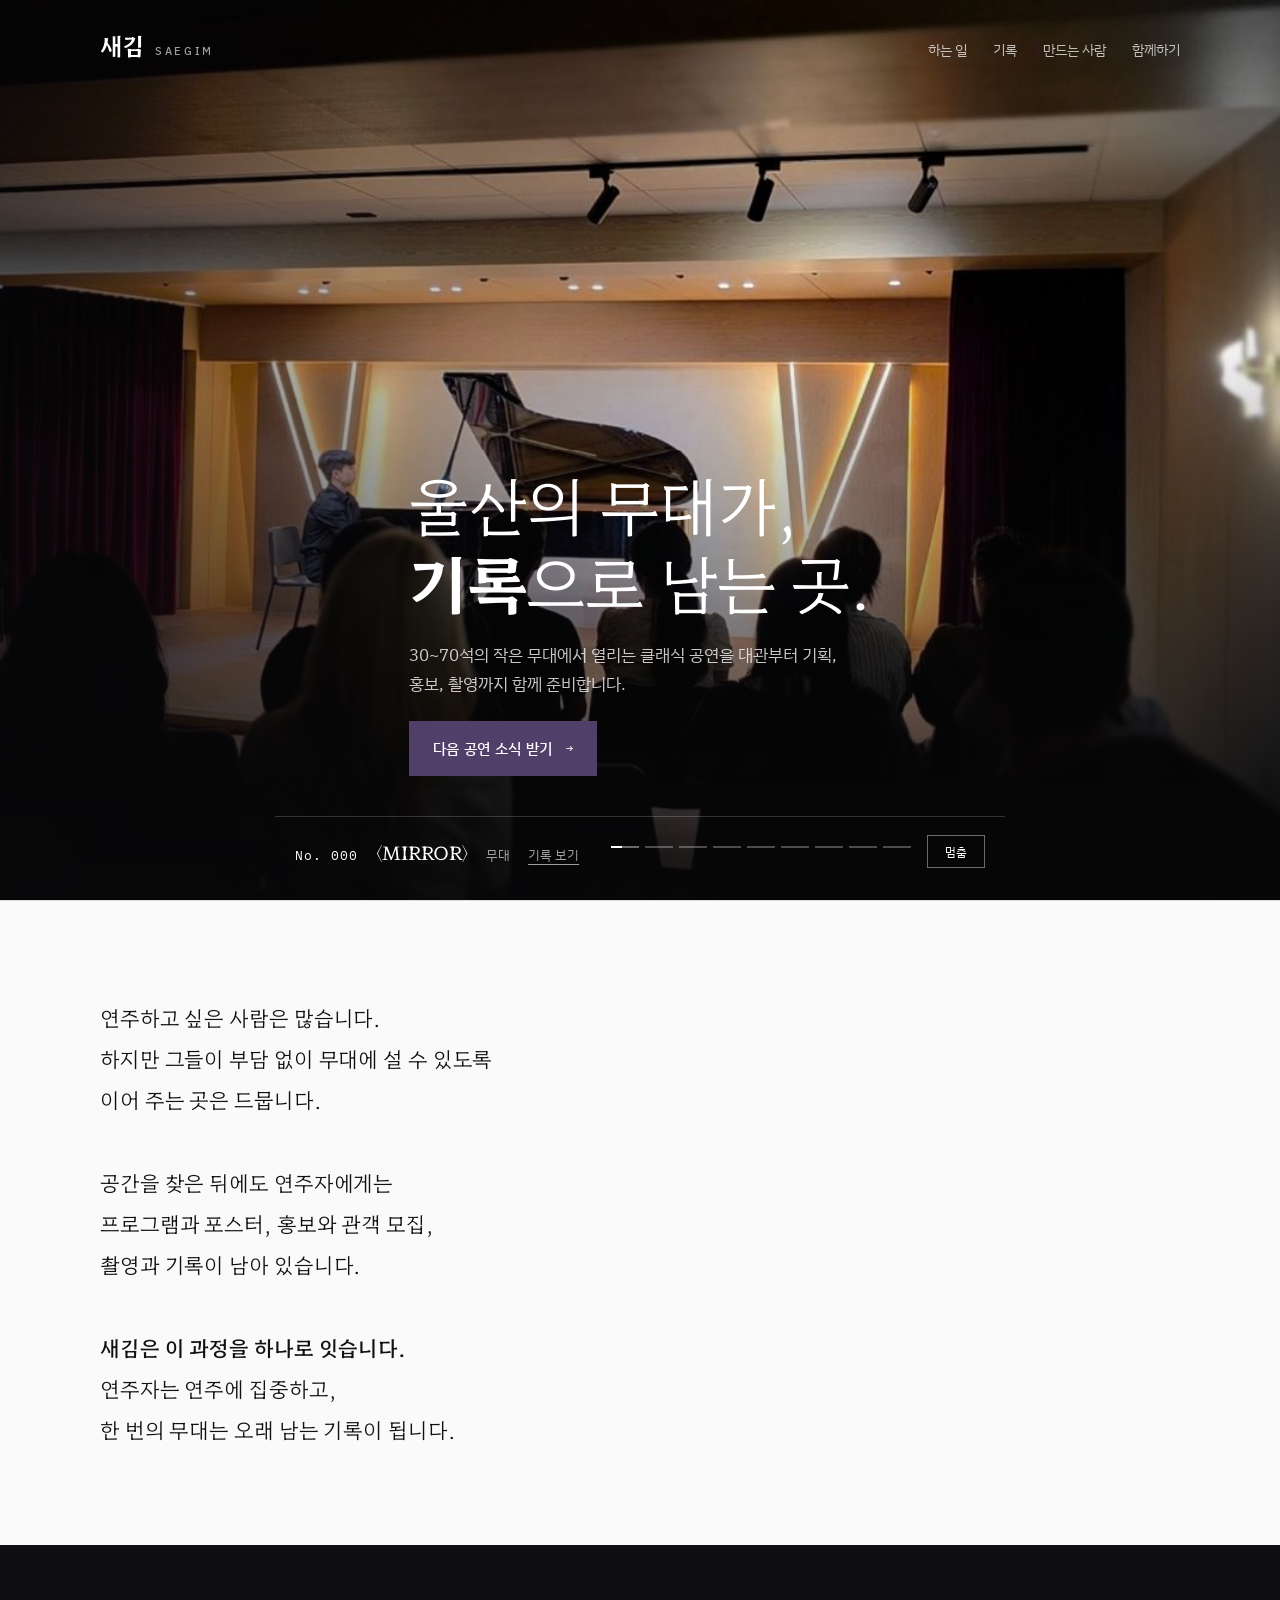
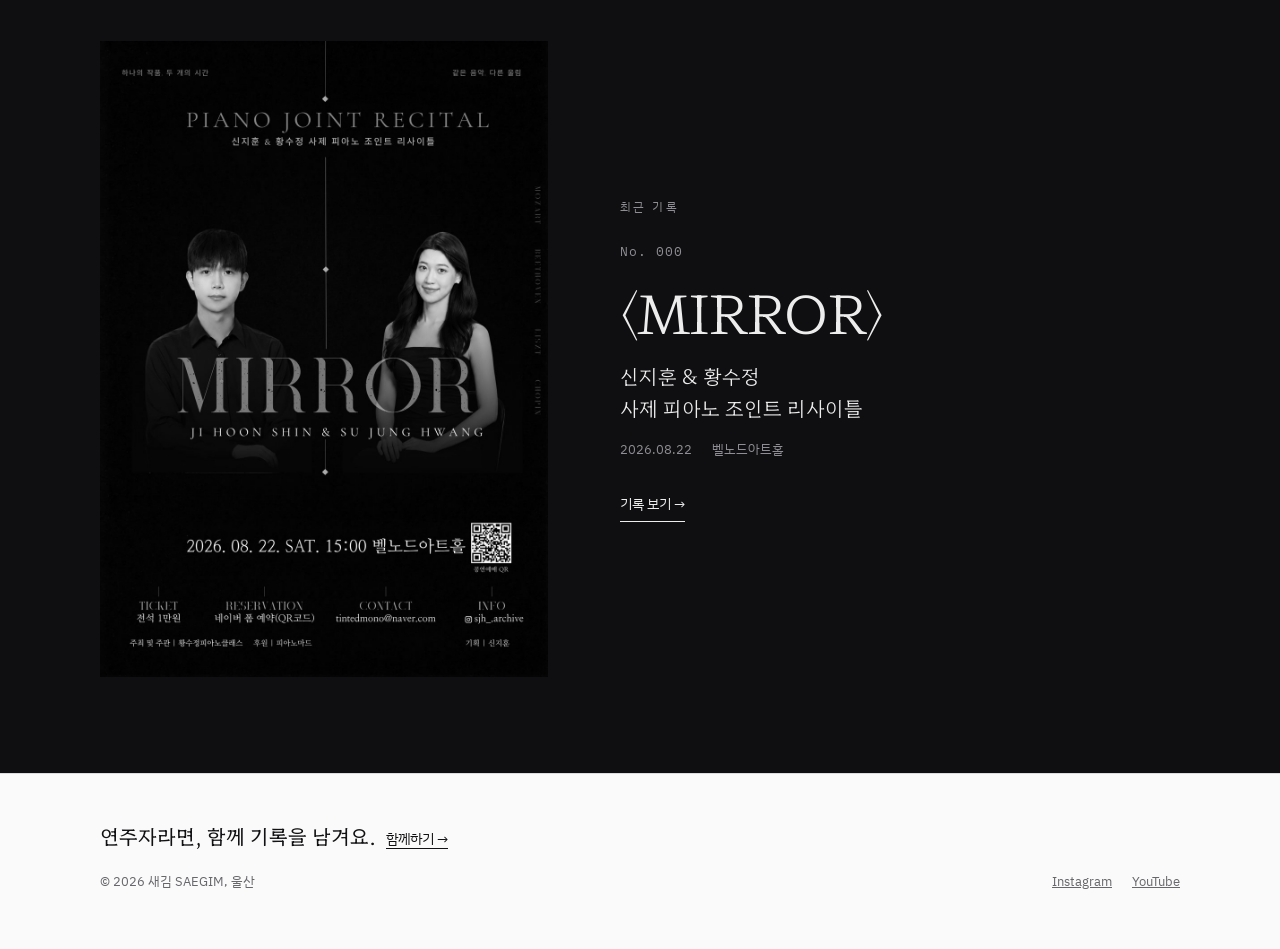
==== commit ea285f33: "디자인 파일에 버전 번호 붙이기 (브라우저 캐시 문제 해결) Co-Authored-By: Claude Opus 5.5 <noreply@anthropic.com> Claude-Ses" ====
--- a/index.html
+++ b/index.html
@@ -16,7 +16,7 @@
 <link rel="preconnect" href="https://fonts.googleapis.com">
 <link rel="preconnect" href="https://fonts.gstatic.com" crossorigin>
 <link rel="stylesheet" href="https://fonts.googleapis.com/css2?family=Hahmlet:wght@300;500;600&family=IBM+Plex+Mono:wght@400;500&family=IBM+Plex+Sans+KR:wght@400;500;600&display=swap">
-<link rel="stylesheet" href="assets/style.css">
+<link rel="stylesheet" href="assets/style.css?v=202610181936">
 </head>
 <body>
 <header class="head over">
@@ -84,7 +84,7 @@
     <div class="foot-row"><span>© 2026 새김 SAEGIM, 울산</span><nav aria-label="외부 링크"><a href="https://www.instagram.com/sjh_.archive/" target="_blank" rel="noopener">Instagram</a><a href="https://www.youtube.com/channel/UCacmF7i-XSiqGQyUx3JiGMw" target="_blank" rel="noopener">YouTube</a></nav></div>
   </div>
 </footer>
-<script src="assets/site.js"></script>
-<script src="assets/stage.js"></script>
+<script src="assets/site.js?v=202610181936"></script>
+<script src="assets/stage.js?v=202610181936"></script>
 </body>
 </html>
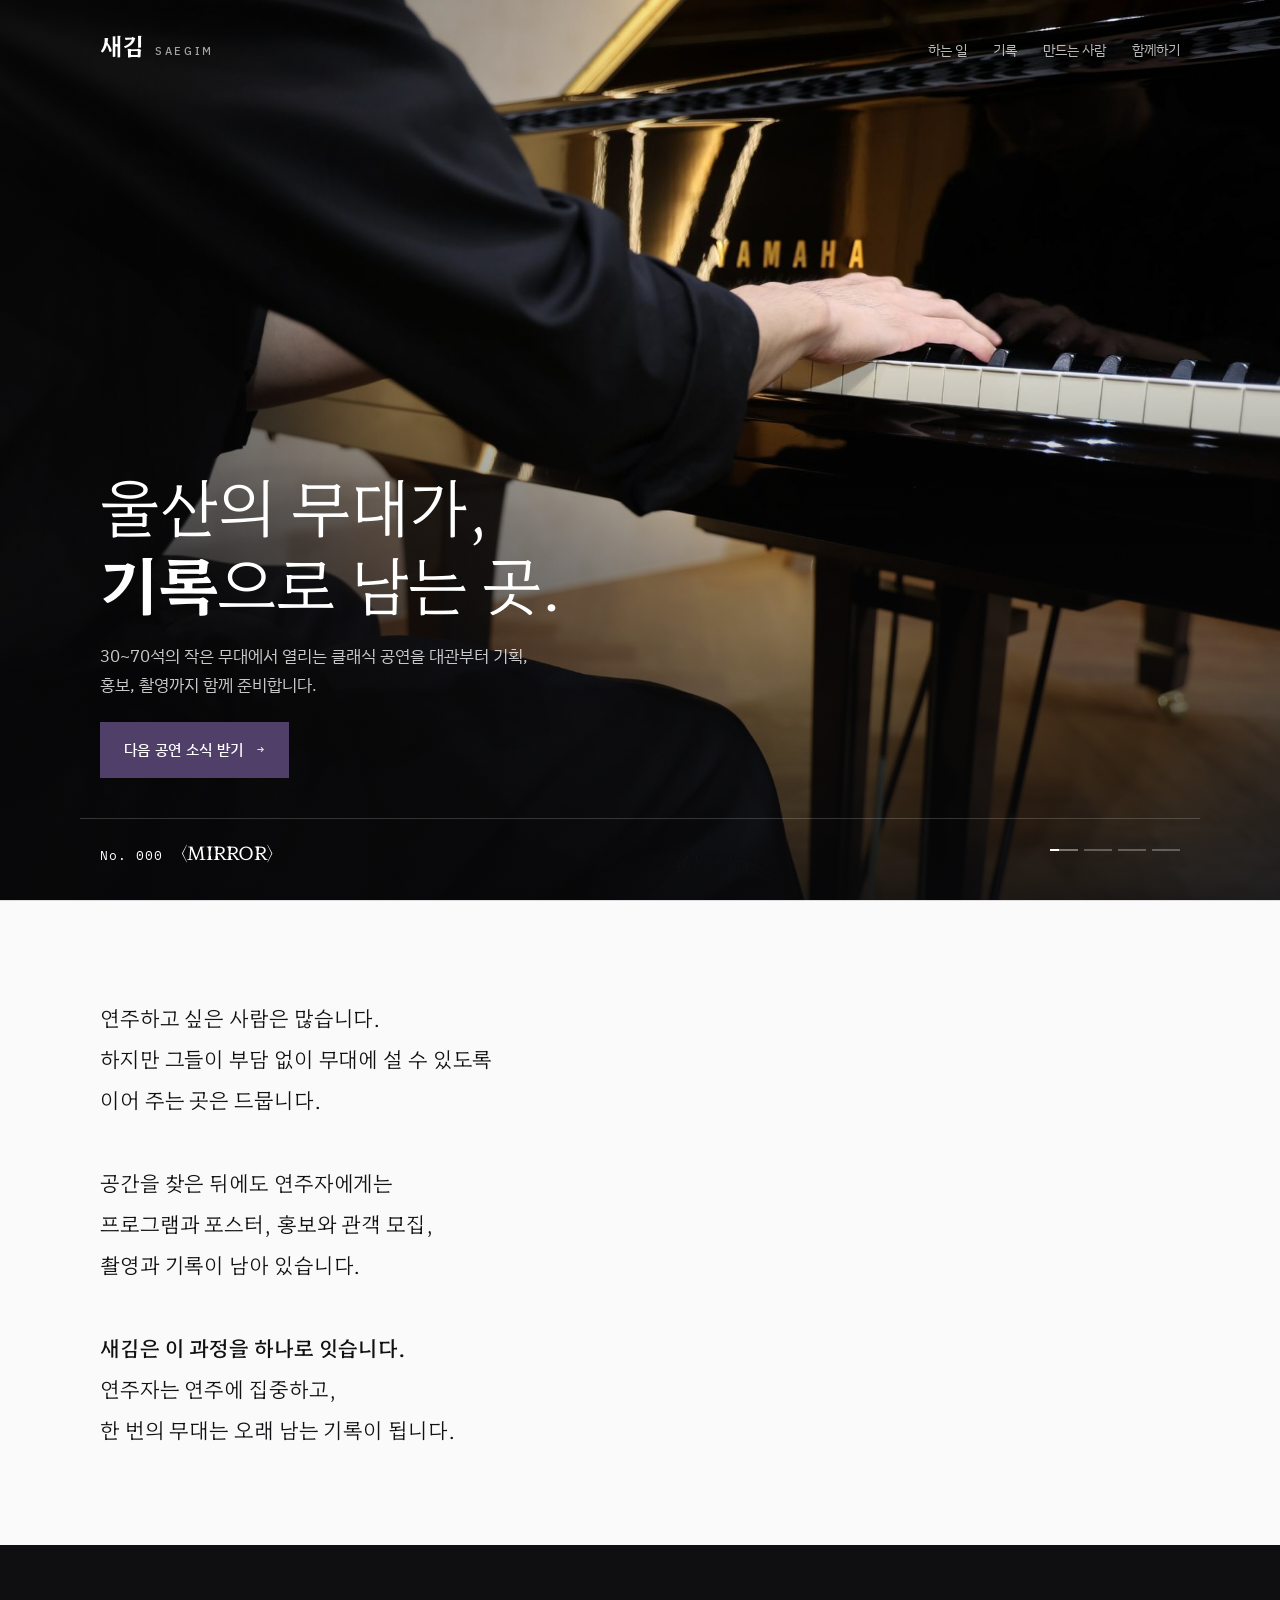
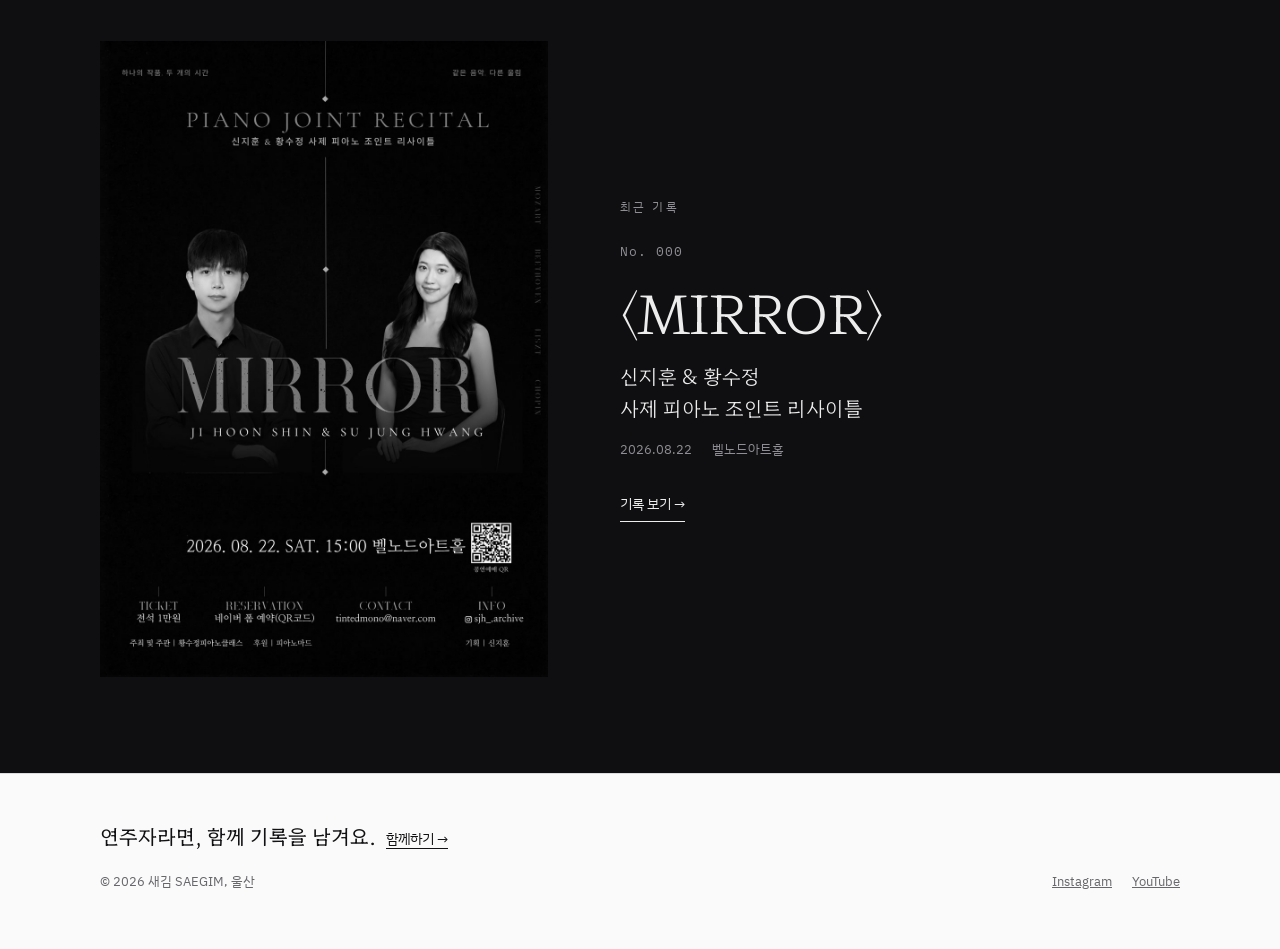
==== commit 58bb52eb: "첫 화면 장면을 4장으로 줄이고 설명 문구, 기록 보기, 멈춤 버튼 제거 - 장면: 건반 위의 손, 포스터, 프로그램, 빈 홀의 연주자 - 아래 줄은 기록 번호와 공연 이름, 장면" ====
--- a/index.html
+++ b/index.html
@@ -16,7 +16,7 @@
 <link rel="preconnect" href="https://fonts.googleapis.com">
 <link rel="preconnect" href="https://fonts.gstatic.com" crossorigin>
 <link rel="stylesheet" href="https://fonts.googleapis.com/css2?family=Hahmlet:wght@300;500;600&family=IBM+Plex+Mono:wght@400;500&family=IBM+Plex+Sans+KR:wght@400;500;600&display=swap">
-<link rel="stylesheet" href="assets/style.css?v=202610181936">
+<link rel="stylesheet" href="assets/style.css?v=202610182027">
 </head>
 <body>
 <header class="head over">
@@ -29,15 +29,10 @@
 
 <section class="stage-hero" aria-label="새김 첫 화면">
   <div class="slides">
-      <figure class="slide" data-no="000" data-title="〈MIRROR〉" data-href="mirror.html" data-scene="무대" data-x="45%" data-y="45%"><img class="bw" src="img/stage/01-stage.jpg" alt="객석 뒤에서 바라본 무대와 그랜드 피아노" width="1344" height="754"><img class="col" src="img/stage/01-stage.jpg" alt="" width="1344" height="754"></figure>
-      <figure class="slide" data-no="000" data-title="〈MIRROR〉" data-href="mirror.html" data-scene="리허설" data-x="38%" data-y="60%"><img class="bw" src="img/stage/02-hall.jpg" alt="빈 공연장, 그랜드 피아노 앞에 앉은 연주자" width="2000" height="1333" loading="lazy"><img class="col" src="img/stage/02-hall.jpg" alt="" width="2000" height="1333" loading="lazy"></figure>
-      <figure class="slide" data-no="000" data-title="〈MIRROR〉" data-href="mirror.html" data-scene="두 사람" data-x="48%" data-y="40%"><img class="bw" src="img/stage/03-duo.jpg" alt="두 연주자가 한 피아노 앞에 나란히 앉아 연주하는 모습" width="2000" height="1333" loading="lazy"><img class="col" src="img/stage/03-duo.jpg" alt="" width="2000" height="1333" loading="lazy"></figure>
-      <figure class="slide" data-no="000" data-title="〈MIRROR〉" data-href="mirror.html" data-scene="네 손" data-x="55%" data-y="45%"><img class="bw" src="img/stage/04-hands.jpg" alt="위에서 내려다본 네 손의 피아노 연주" width="2000" height="1333" loading="lazy"><img class="col" src="img/stage/04-hands.jpg" alt="" width="2000" height="1333" loading="lazy"></figure>
-      <figure class="slide" data-no="000" data-title="〈MIRROR〉" data-href="mirror.html" data-scene="진행" data-x="52%" data-y="45%"><img class="bw" src="img/stage/05-host.jpg" alt="마이크를 들고 관객 앞에서 공연을 진행하는 모습" width="2000" height="1500" loading="lazy"><img class="col" src="img/stage/05-host.jpg" alt="" width="2000" height="1500" loading="lazy"></figure>
-      <figure class="slide" data-no="000" data-title="〈MIRROR〉" data-href="mirror.html" data-scene="그날의 사람들" data-x="50%" data-y="60%"><img class="bw" src="img/stage/06-audience.jpg" alt="공연이 끝난 뒤 무대 위에 모인 연주자와 관객" width="2000" height="1333" loading="lazy"><img class="col" src="img/stage/06-audience.jpg" alt="" width="2000" height="1333" loading="lazy"></figure>
-      <figure class="slide print" data-no="000" data-title="〈MIRROR〉" data-href="mirror.html" data-scene="포스터" data-x="78%" data-y="50%"><img class="bw" src="img/stage/07-poster.jpg" alt="MIRROR 공연 포스터" width="1200" height="1701" loading="lazy"><img class="col" src="img/stage/07-poster.jpg" alt="" width="1200" height="1701" loading="lazy"></figure>
-      <figure class="slide print" data-no="000" data-title="〈MIRROR〉" data-href="mirror.html" data-scene="프로그램" data-x="78%" data-y="40%"><img class="bw" src="img/stage/08-program.jpg" alt="MIRROR 공연 프로그램" width="1065" height="1344" loading="lazy"><img class="col" src="img/stage/08-program.jpg" alt="" width="1065" height="1344" loading="lazy"></figure>
-      <figure class="slide" data-no="000" data-title="〈MIRROR〉" data-href="mirror.html" data-scene="팸플릿" data-x="50%" data-y="55%"><img class="bw" src="img/stage/09-pamphlet.jpg" alt="꽃병 옆에 세워진 MIRROR 팸플릿" width="1200" height="1600" loading="lazy"><img class="col" src="img/stage/09-pamphlet.jpg" alt="" width="1200" height="1600" loading="lazy"></figure>
+      <figure class="slide" data-no="000" data-title="〈MIRROR〉" data-href="mirror.html" data-x="66%" data-y="36%"><img class="bw" src="img/stage/01-hand.jpg" alt="건반 위에 손을 올린 연주자의 뒷모습" width="2000" height="1333"><img class="col" src="img/stage/01-hand.jpg" alt="" width="2000" height="1333"></figure>
+      <figure class="slide print" data-no="000" data-title="〈MIRROR〉" data-href="mirror.html" data-x="78%" data-y="50%"><img class="bw" src="img/stage/02-poster.jpg" alt="MIRROR 공연 포스터" width="1200" height="1701" loading="lazy"><img class="col" src="img/stage/02-poster.jpg" alt="" width="1200" height="1701" loading="lazy"></figure>
+      <figure class="slide print" data-no="000" data-title="〈MIRROR〉" data-href="mirror.html" data-x="78%" data-y="40%"><img class="bw" src="img/stage/03-program.jpg" alt="MIRROR 공연 프로그램" width="1065" height="1344" loading="lazy"><img class="col" src="img/stage/03-program.jpg" alt="" width="1065" height="1344" loading="lazy"></figure>
+      <figure class="slide" data-no="000" data-title="〈MIRROR〉" data-href="mirror.html" data-x="38%" data-y="60%"><img class="bw" src="img/stage/04-hall.jpg" alt="빈 공연장, 그랜드 피아노 앞에 앉은 연주자" width="2000" height="1333" loading="lazy"><img class="col" src="img/stage/04-hall.jpg" alt="" width="2000" height="1333" loading="lazy"></figure>
   </div>
   <div class="shade"></div>
   <div class="wrap hero-copy">
@@ -46,8 +41,8 @@
     <a class="cta" href="join.html">다음 공연 소식 받기 <span>→</span></a>
   </div>
   <div class="wrap hero-bar">
-    <a class="hero-rec" href="mirror.html"><span class="no">No. 000</span><span class="t">〈MIRROR〉</span><span class="scene" aria-live="polite">무대</span><span class="go">기록 보기</span></a>
-    <div class="hero-ctrl"><ol class="ticks-row" aria-label="장면 선택"></ol><button class="pause" type="button" aria-pressed="false">멈춤</button></div>
+    <a class="hero-rec" href="mirror.html"><span class="no">No. 000</span><span class="t">〈MIRROR〉</span></a>
+    <div class="hero-ctrl"><ol class="ticks-row" aria-label="장면 선택"></ol></div>
   </div>
 </section>
 
@@ -84,7 +79,7 @@
     <div class="foot-row"><span>© 2026 새김 SAEGIM, 울산</span><nav aria-label="외부 링크"><a href="https://www.instagram.com/sjh_.archive/" target="_blank" rel="noopener">Instagram</a><a href="https://www.youtube.com/channel/UCacmF7i-XSiqGQyUx3JiGMw" target="_blank" rel="noopener">YouTube</a></nav></div>
   </div>
 </footer>
-<script src="assets/site.js?v=202610181936"></script>
-<script src="assets/stage.js?v=202610181936"></script>
+<script src="assets/site.js?v=202610182027"></script>
+<script src="assets/stage.js?v=202610182027"></script>
 </body>
 </html>
--- a/assets/style.css
+++ b/assets/style.css
@@ -321,3 +321,4 @@
   .hero-bar{flex-direction:column;align-items:flex-start}
   .ticks-row button{width:20px}
 }
+.stage-hero > .wrap{width:100%}
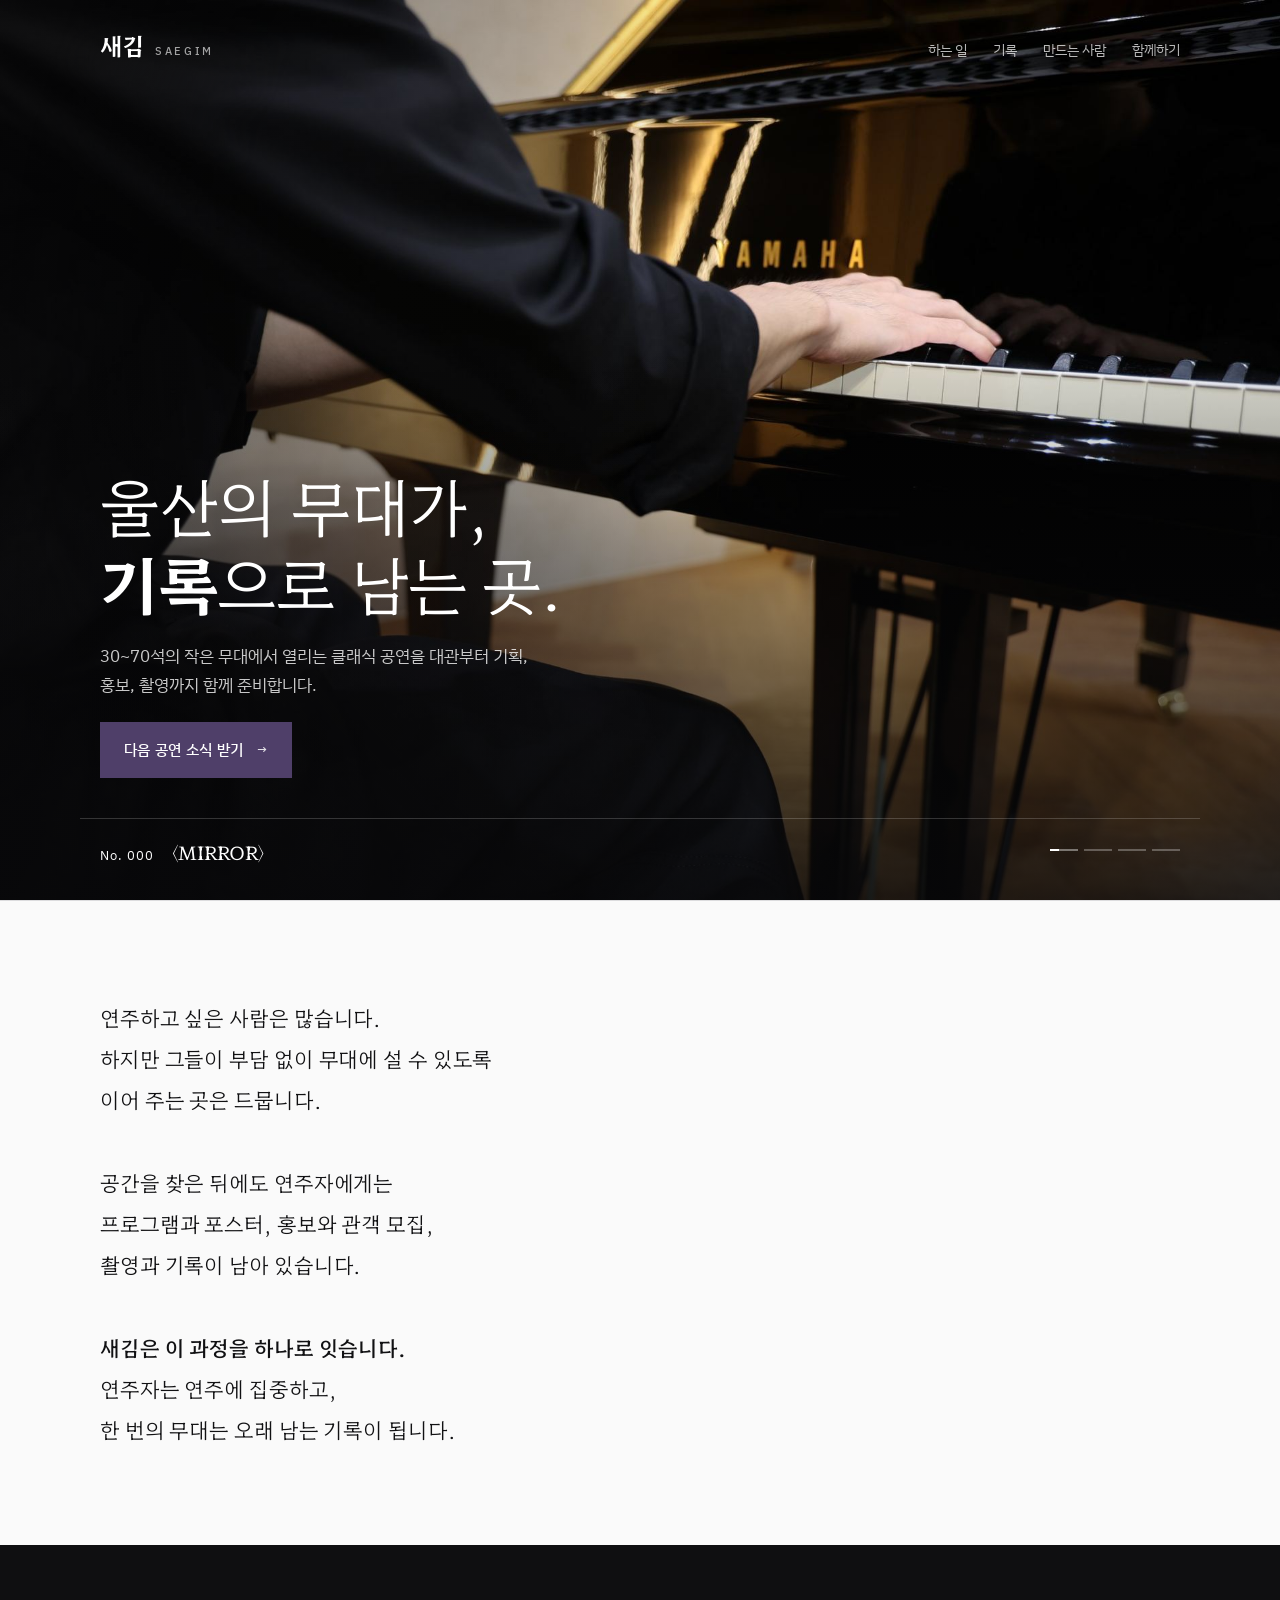
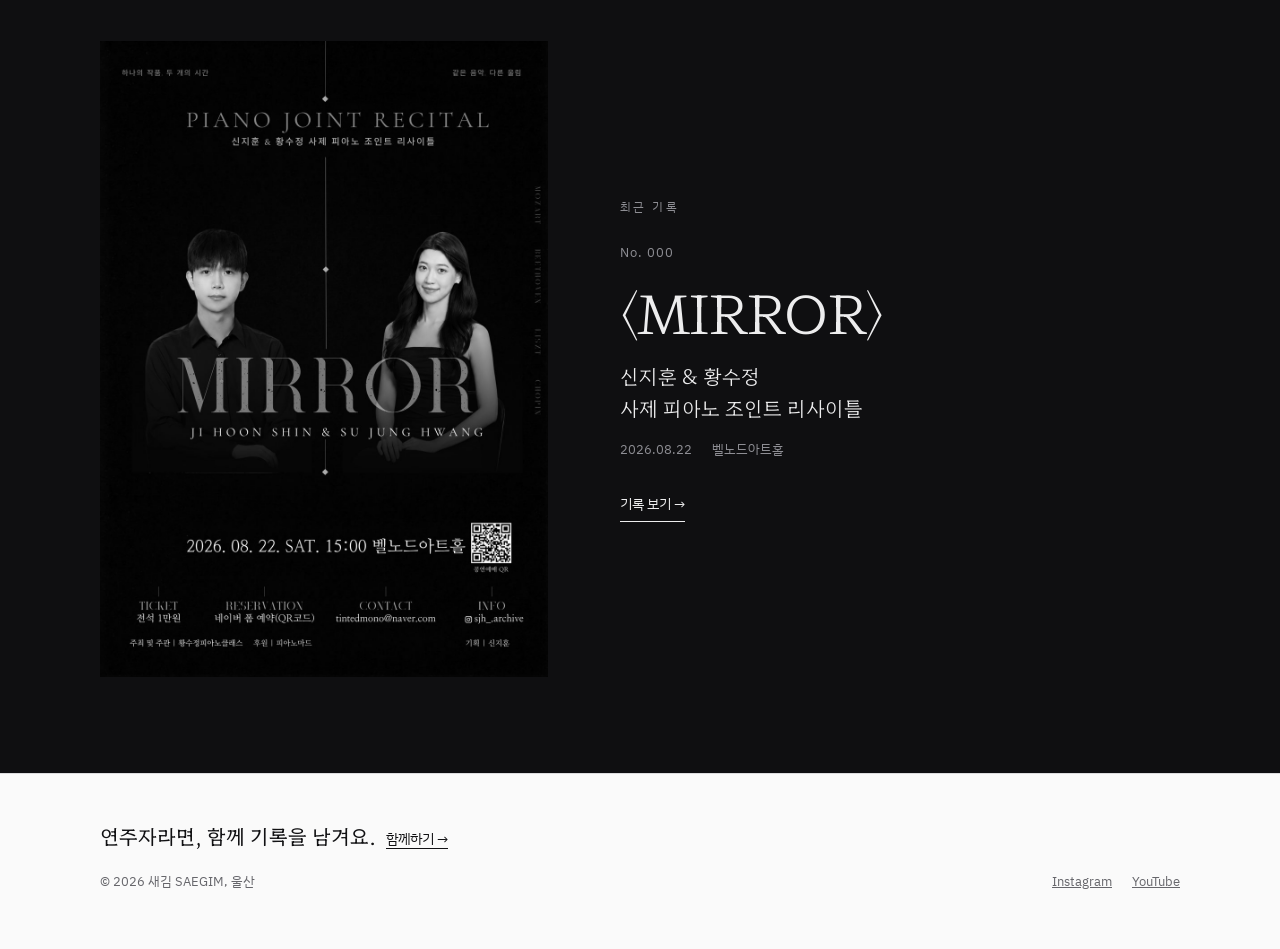
==== commit 44aef3d7: "기록 페이지를 흰 배경으로 통일하고 목록 디자인 변경 - 기록 목록과 MIRROR 상세 페이지를 다른 메뉴와 같은 흰 배경으로 - 빈 칸(No. 001, 002)과 점선 상자를 없" ====
--- a/index.html
+++ b/index.html
@@ -15,8 +15,8 @@
 <link rel="icon" href="data:image/svg+xml,%3Csvg xmlns='http://www.w3.org/2000/svg' viewBox='0 0 64 64'%3E%3Crect width='64' height='64' fill='%23111113'/%3E%3Crect x='40' y='40' width='12' height='12' fill='%234f3f69'/%3E%3C/svg%3E">
 <link rel="preconnect" href="https://fonts.googleapis.com">
 <link rel="preconnect" href="https://fonts.gstatic.com" crossorigin>
-<link rel="stylesheet" href="https://fonts.googleapis.com/css2?family=Hahmlet:wght@300;500;600&family=IBM+Plex+Mono:wght@400;500&family=IBM+Plex+Sans+KR:wght@400;500;600&display=swap">
-<link rel="stylesheet" href="assets/style.css?v=202610182027">
+<link rel="stylesheet" href="https://fonts.googleapis.com/css2?family=Hahmlet:wght@300;500;600&family=IBM+Plex+Sans+KR:wght@400;500;600&display=swap">
+<link rel="stylesheet" href="assets/style.css?v=202610182047">
 </head>
 <body>
 <header class="head over">
@@ -79,7 +79,7 @@
     <div class="foot-row"><span>© 2026 새김 SAEGIM, 울산</span><nav aria-label="외부 링크"><a href="https://www.instagram.com/sjh_.archive/" target="_blank" rel="noopener">Instagram</a><a href="https://www.youtube.com/channel/UCacmF7i-XSiqGQyUx3JiGMw" target="_blank" rel="noopener">YouTube</a></nav></div>
   </div>
 </footer>
-<script src="assets/site.js?v=202610182027"></script>
-<script src="assets/stage.js?v=202610182027"></script>
+<script src="assets/site.js?v=202610182047"></script>
+<script src="assets/stage.js?v=202610182047"></script>
 </body>
 </html>
--- a/assets/style.css
+++ b/assets/style.css
@@ -8,7 +8,7 @@
   --violet:#4f3f69; --violet-ink:#3d3052;
   --serif:"Hahmlet","Noto Serif KR","AppleMyungjo",serif;
   --sans:"IBM Plex Sans KR","Apple SD Gothic Neo","Malgun Gothic",system-ui,sans-serif;
-  --mono:"IBM Plex Mono",ui-monospace,Menlo,monospace;
+  --mono:"IBM Plex Sans KR","Apple SD Gothic Neo","Malgun Gothic",system-ui,sans-serif; /* 숫자용: 0에 점 없는 글꼴 */
 }
 *{box-sizing:border-box}
 [hidden]{display:none!important}
@@ -322,3 +322,28 @@
   .ticks-row button{width:20px}
 }
 .stage-hero > .wrap{width:100%}
+
+/* 숫자 정렬 */
+body{font-variant-numeric:tabular-nums}
+
+/* 기록 상세 머리 (흰 배경) */
+.rec-meta{color:var(--muted)}
+.rec-tag{color:var(--muted);border-top-color:var(--line)}
+.back{color:var(--muted)}
+.back:hover{color:var(--ink)}
+.rec-hero img{aspect-ratio:16/8}
+
+/* 기록 목록 */
+.records{border-top:1px solid var(--ink)}
+.records > li{border-bottom:1px solid var(--line)}
+.record{display:grid;grid-template-columns:minmax(0,1.35fr) minmax(0,1fr);gap:56px;align-items:center;padding:40px 0;text-decoration:none;color:inherit}
+.record figure img{width:100%;aspect-ratio:3/2;object-fit:cover}
+.record-text{display:grid;gap:10px;justify-items:start}
+.record-no{font-family:var(--serif);font-size:15px;letter-spacing:.06em;color:var(--muted)}
+.record-t{font-family:var(--serif);font-weight:300;font-size:clamp(32px,4vw,46px);line-height:1.2}
+.record-sub{font-family:var(--serif);font-size:18px;line-height:1.5}
+.record-info{display:grid;grid-template-columns:52px minmax(0,1fr);gap:4px 12px;margin-top:14px;font-size:14px}
+.record-info dt{color:var(--muted);font-size:12.5px;letter-spacing:.1em;padding-top:1px}
+.record-go{margin-top:18px;font-size:14px;padding-bottom:4px;border-bottom:1px solid var(--ink)}
+.record:hover .record-go{border-bottom-color:var(--violet);color:var(--violet)}
+@media (max-width:720px){.record{grid-template-columns:minmax(0,1fr);gap:24px;padding:28px 0}}
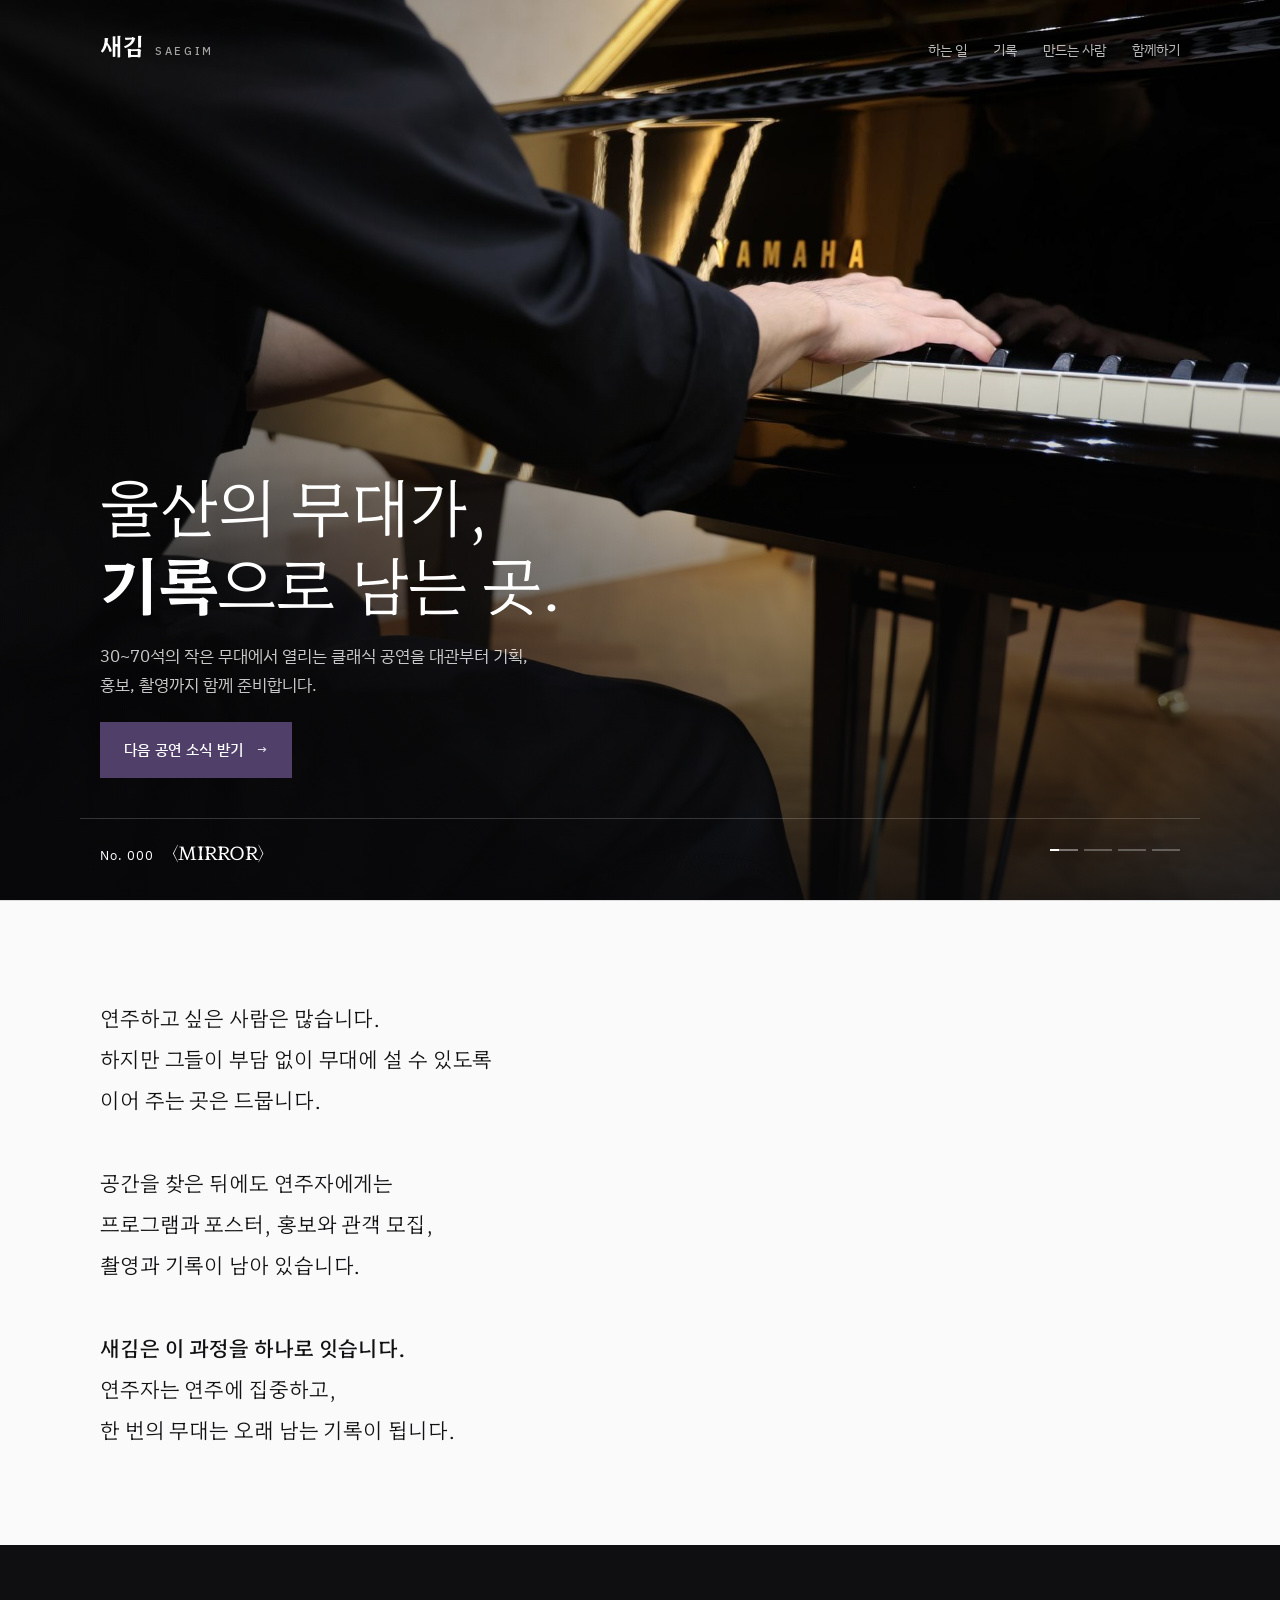
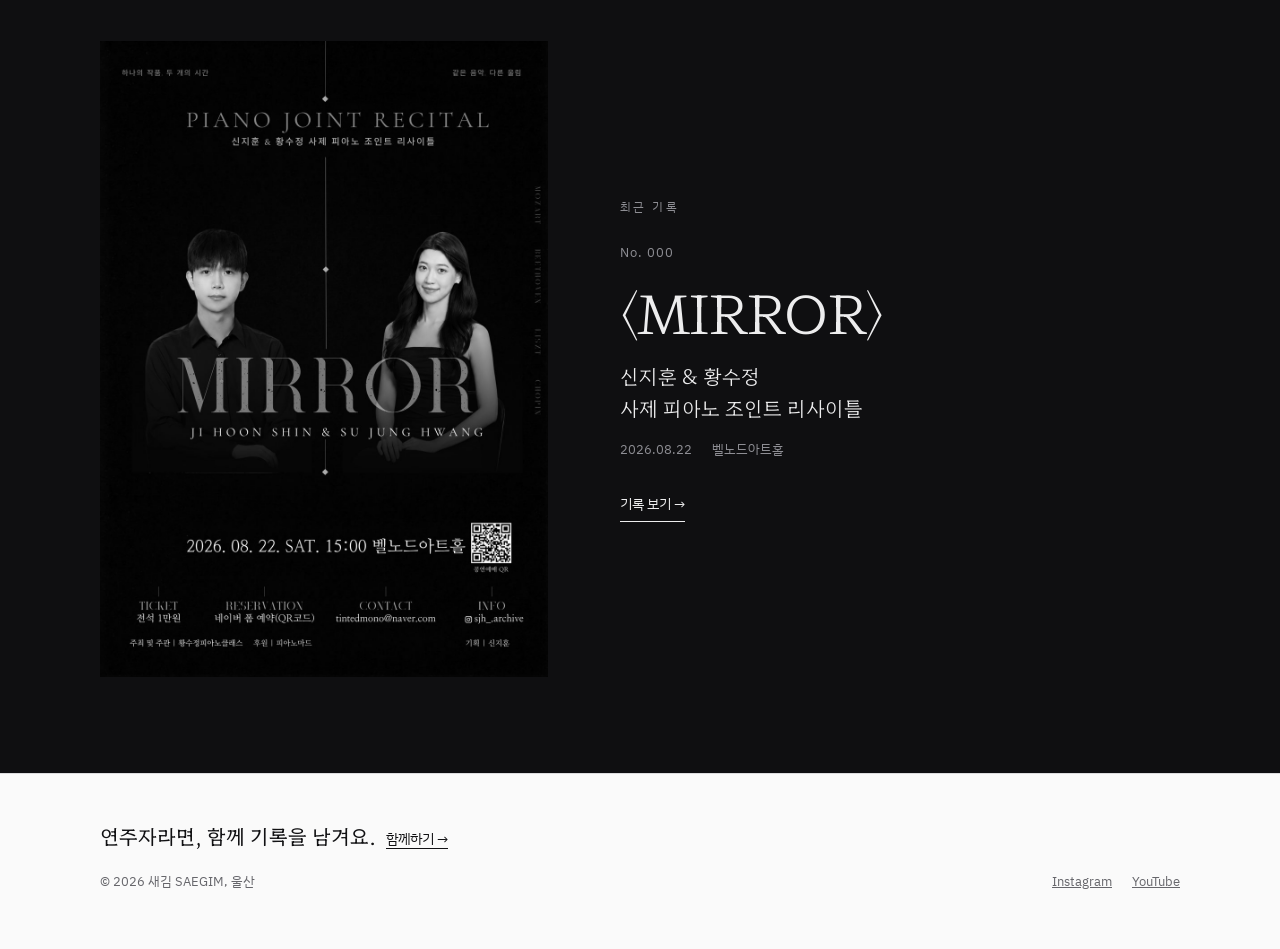
==== commit cdbc3532: "만드는 사람과 기록 상세 정리 - 인스타그램 링크에서 계정 이름 제거 - '가진 것' 항목 삭제 - MIRROR 사진 모음의 사진 설명 글씨 삭제  Co-Authored-By: C" ====
--- a/index.html
+++ b/index.html
@@ -16,7 +16,7 @@
 <link rel="preconnect" href="https://fonts.googleapis.com">
 <link rel="preconnect" href="https://fonts.gstatic.com" crossorigin>
 <link rel="stylesheet" href="https://fonts.googleapis.com/css2?family=Hahmlet:wght@300;500;600&family=IBM+Plex+Sans+KR:wght@400;500;600&display=swap">
-<link rel="stylesheet" href="assets/style.css?v=202610182047">
+<link rel="stylesheet" href="assets/style.css?v=202610182118">
 </head>
 <body>
 <header class="head over">
@@ -79,7 +79,7 @@
     <div class="foot-row"><span>© 2026 새김 SAEGIM, 울산</span><nav aria-label="외부 링크"><a href="https://www.instagram.com/sjh_.archive/" target="_blank" rel="noopener">Instagram</a><a href="https://www.youtube.com/channel/UCacmF7i-XSiqGQyUx3JiGMw" target="_blank" rel="noopener">YouTube</a></nav></div>
   </div>
 </footer>
-<script src="assets/site.js?v=202610182047"></script>
-<script src="assets/stage.js?v=202610182047"></script>
+<script src="assets/site.js?v=202610182118"></script>
+<script src="assets/stage.js?v=202610182118"></script>
 </body>
 </html>
